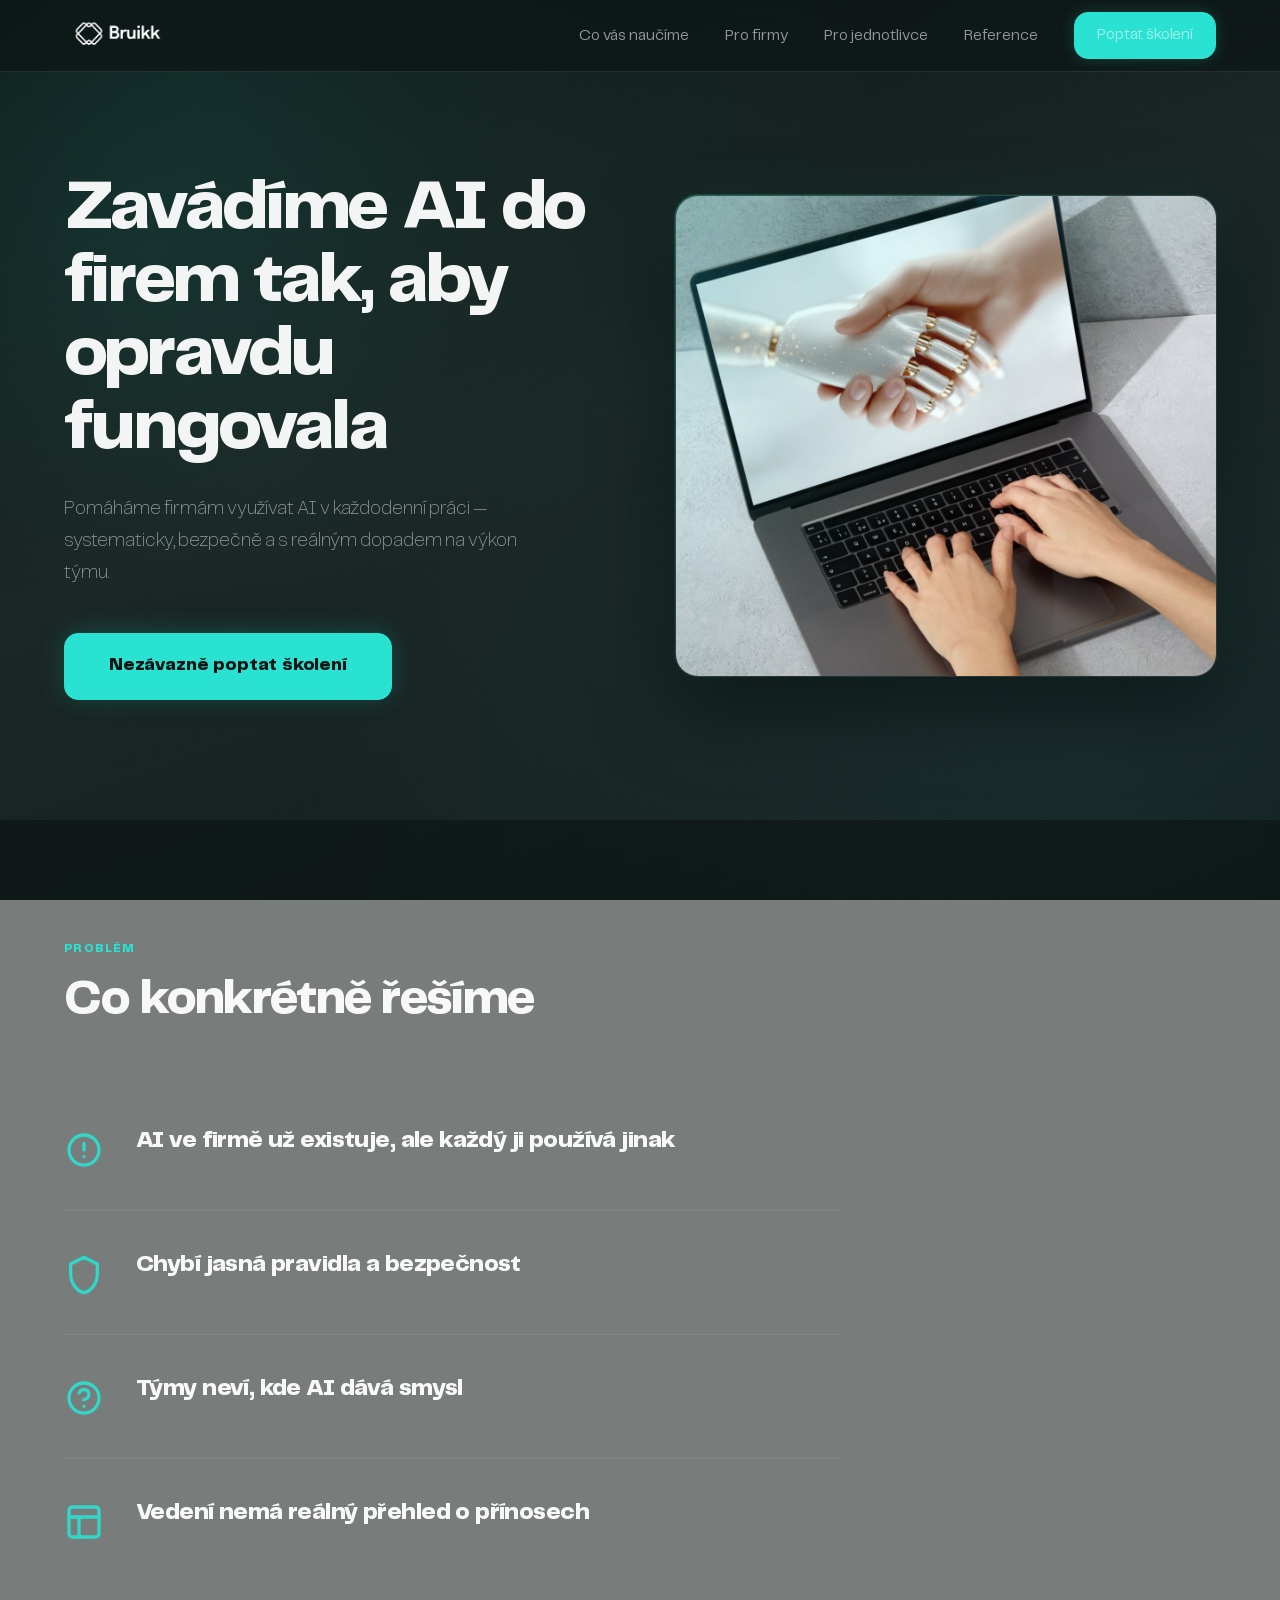
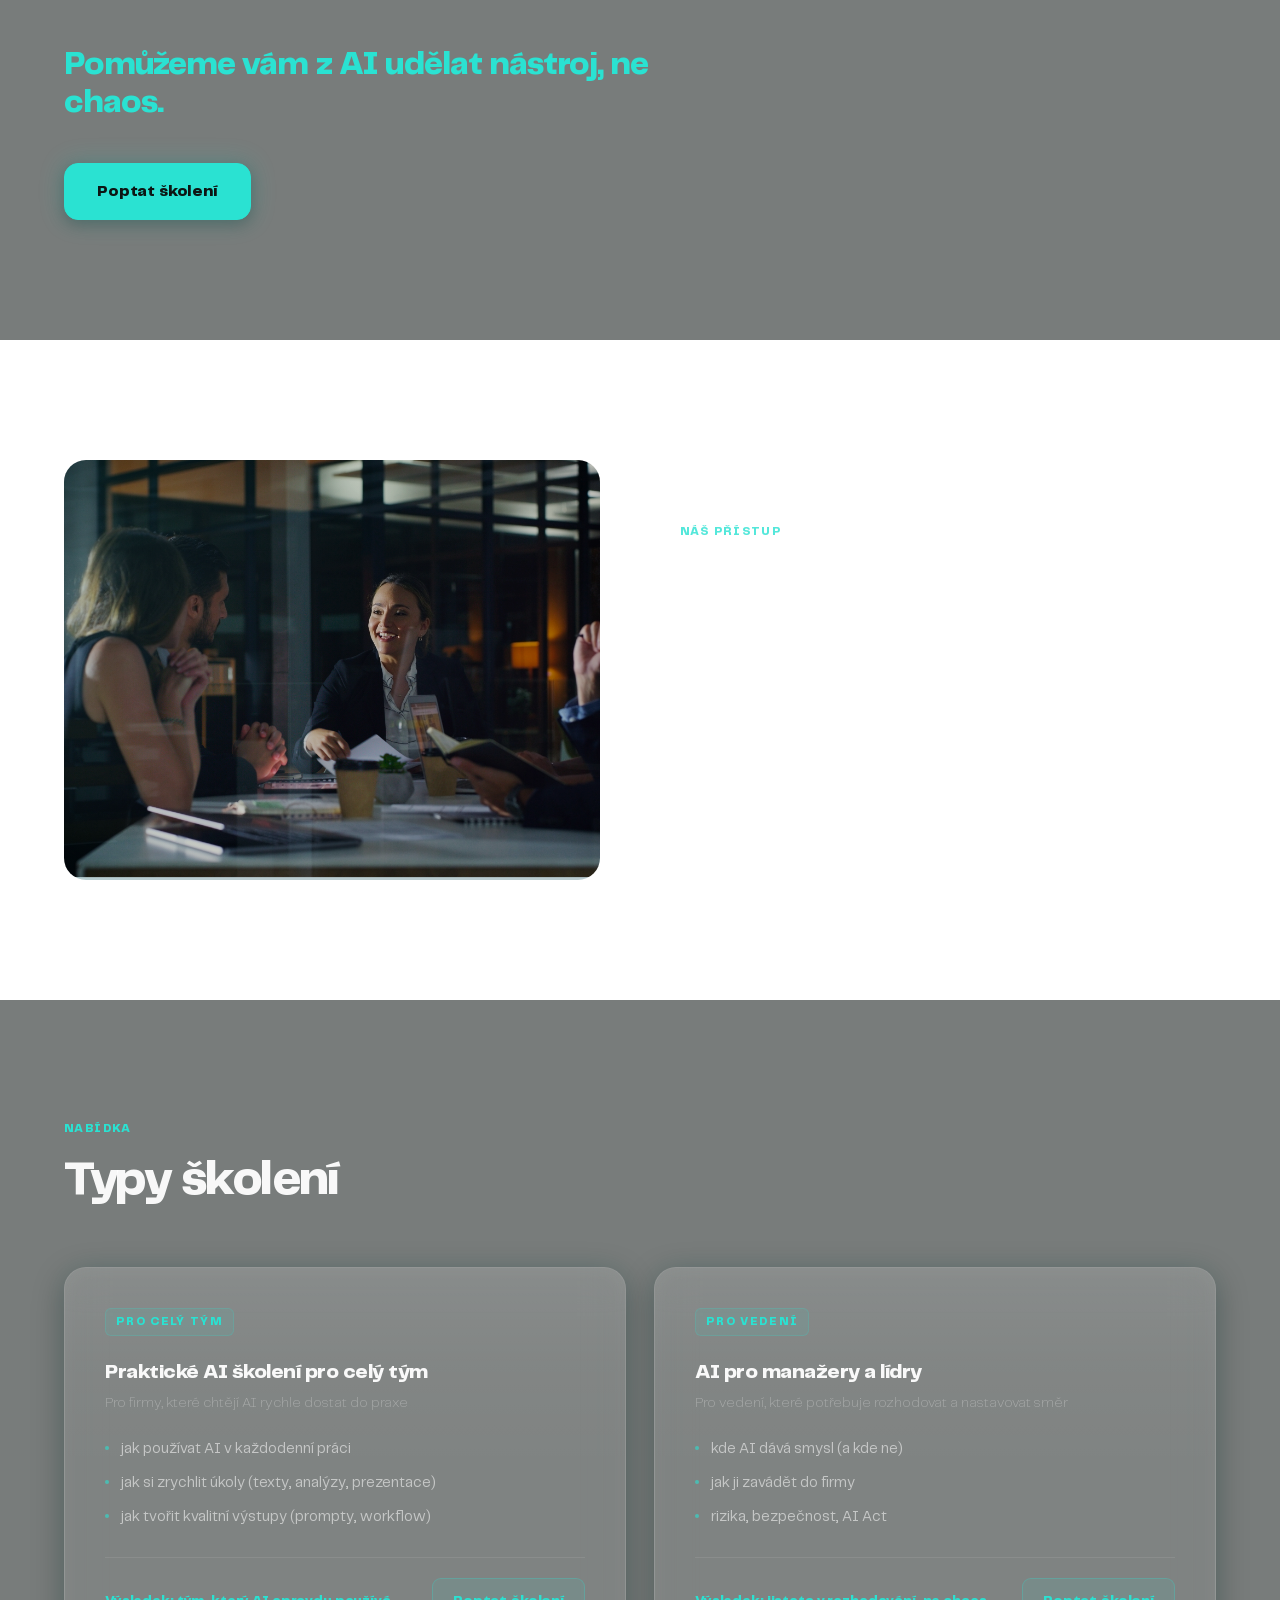
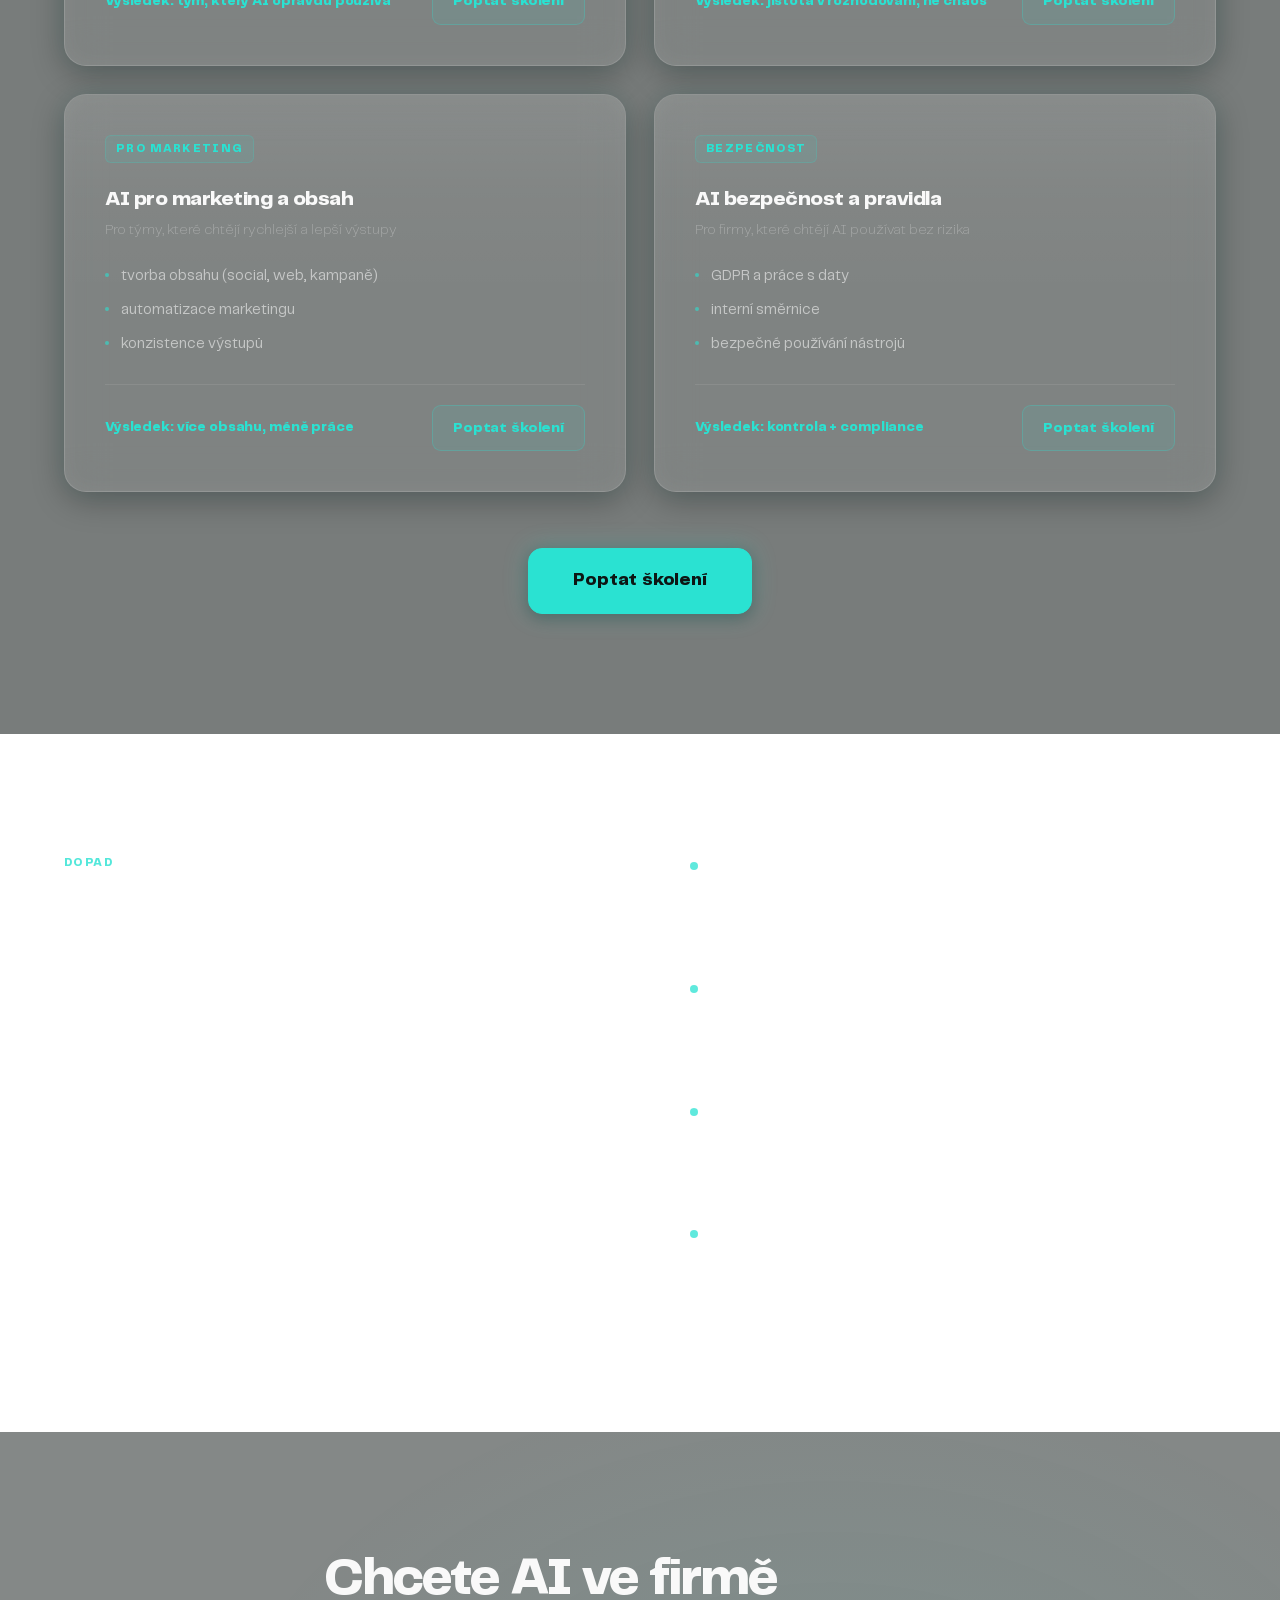
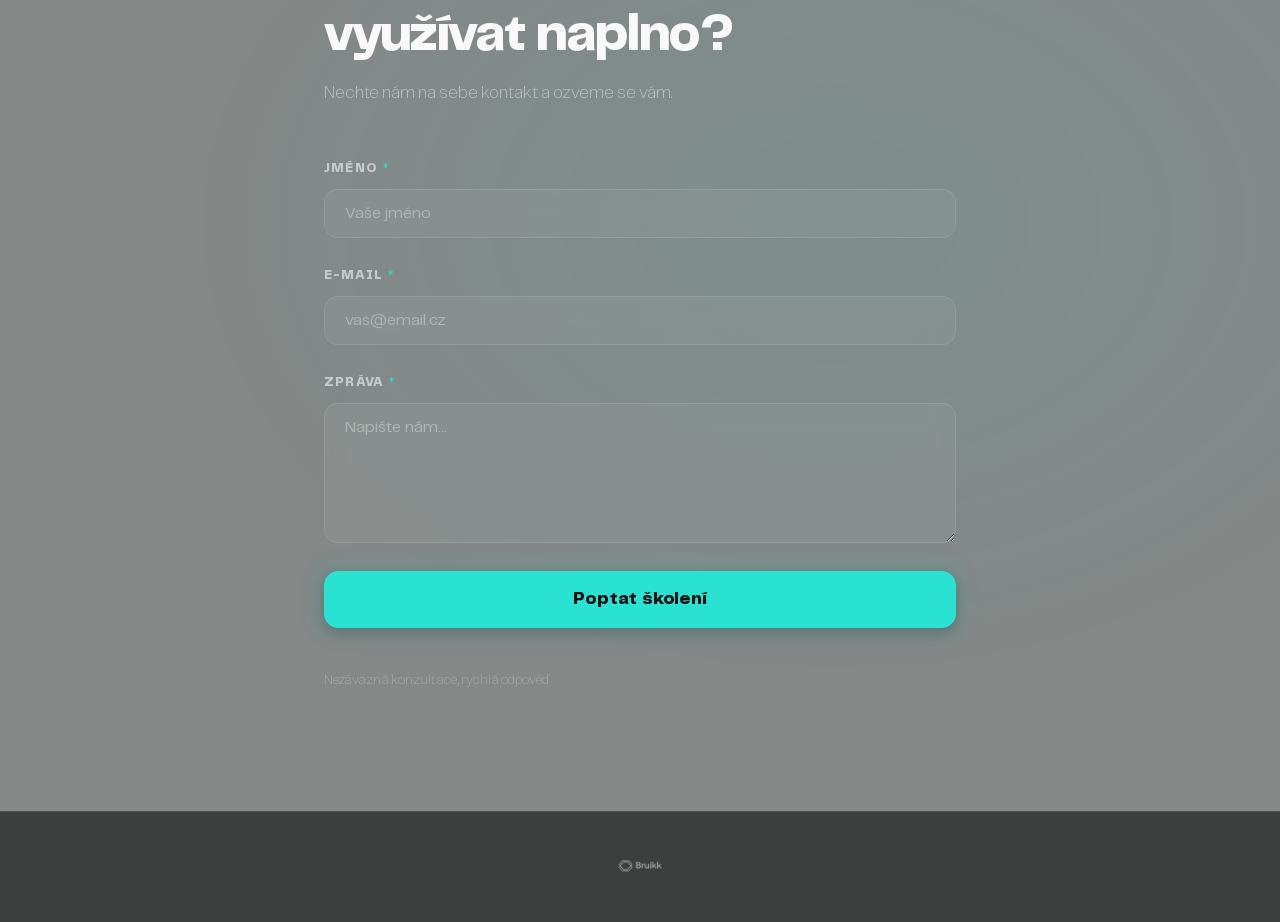
==== pro-firmy.html @ d6a4fcae "První verze webu Bruikk" ====
<!DOCTYPE html>
<html lang="cs">
<head>
    <meta charset="UTF-8">
    <meta name="viewport" content="width=device-width, initial-scale=1.0">
    <title>AI školení pro firmy – Bruikk</title>
    <link rel="stylesheet" href="style.css">
    <style>

        /* ── HERO HELPER ── */
        .pf-hero__cta-helper {
            margin-top: 14px;
            font-size: 0.82rem;
            font-weight: 200;
            color: var(--text-muted);
            letter-spacing: 0.02em;
        }

        /* ── SHARED SECTION SPACING ── */
        .pf-section {
            padding: 120px 0;
        }
        .pf-section--alt {
            background: rgba(10,18,16,0.55);
        }

        /* ── CO KONKRÉTNĚ ŘEŠÍME ── */
        .pf-resime__list {
            display: flex;
            flex-direction: column;
            max-width: 780px;
        }

        .pf-resime__item {
            display: flex;
            align-items: flex-start;
            gap: 32px;
            padding: 40px 0;
            border-bottom: 1px solid rgba(255,255,255,0.07);
            transition: padding-left 0.2s;
        }

        .pf-resime__item:last-child {
            border-bottom: none;
        }

        .pf-resime__item:hover {
            padding-left: 6px;
        }

        .pf-resime__icon {
            flex-shrink: 0;
            width: 40px;
            height: 40px;
            color: var(--teal);
            margin-top: 3px;
            opacity: 0.9;
        }

        .pf-resime__icon svg {
            width: 100%;
            height: 100%;
        }

        .pf-resime__item p {
            font-size: clamp(1.1rem, 2vw, 1.45rem);
            font-weight: 800;
            color: var(--text-primary);
            letter-spacing: -0.025em;
            line-height: 1.2;
        }

        .pf-resime__closing {
            margin-top: 64px;
            font-size: clamp(1.3rem, 3vw, 2rem);
            font-weight: 800;
            color: var(--teal);
            letter-spacing: -0.03em;
            line-height: 1.2;
            max-width: 640px;
        }

        .pf-resime__cta {
            margin-top: 40px;
            display: flex;
            align-items: center;
            gap: 20px;
            flex-wrap: wrap;
        }

        .pf-resime__cta-note {
            font-size: 0.82rem;
            font-weight: 200;
            color: var(--text-muted);
        }

        /* ── JAK K AI PŘISTUPUJEME ── */
        .pf-pristup__inner {
            display: grid;
            grid-template-columns: 1fr 1fr;
            gap: 80px;
            align-items: center;
        }

        .pf-pristup__image {
            border-radius: var(--radius-lg);
            overflow: hidden;
            position: relative;
        }

        .pf-pristup__image::after {
            content: '';
            position: absolute;
            inset: 0;
            background: linear-gradient(135deg, rgba(42,226,210,0.1), transparent 60%);
            pointer-events: none;
        }

        .pf-pristup__image img {
            width: 100%;
            height: 420px;
            object-fit: cover;
            filter: brightness(0.8) contrast(1.05);
            display: block;
        }

        .pf-pristup__content {
            display: flex;
            flex-direction: column;
            gap: 24px;
        }

        .pf-pristup__text {
            font-size: clamp(1rem, 1.8vw, 1.15rem);
            font-weight: 200;
            color: var(--text-secondary);
            line-height: 1.85;
        }

        .pf-pristup__text strong {
            color: var(--text-primary);
            font-weight: 800;
        }

        /* ── TYPY ŠKOLENÍ ── */
        .pf-skoleni__grid {
            display: grid;
            grid-template-columns: repeat(2, 1fr);
            gap: 28px;
            margin-bottom: 56px;
        }

        .pf-skoleni__card {
            padding: 40px;
            display: flex;
            flex-direction: column;
        }

        .pf-skoleni__tag {
            display: inline-block;
            font-size: 0.7rem;
            font-weight: 800;
            letter-spacing: 0.12em;
            text-transform: uppercase;
            color: var(--teal);
            background: rgba(42,226,210,0.08);
            border: 1px solid rgba(42,226,210,0.18);
            border-radius: 6px;
            padding: 4px 10px;
            margin-bottom: 24px;
            align-self: flex-start;
        }

        .pf-skoleni__card h3 {
            font-size: 1.25rem;
            font-weight: 800;
            letter-spacing: -0.025em;
            color: var(--text-primary);
            margin-bottom: 8px;
            line-height: 1.25;
        }

        .pf-skoleni__subtitle {
            font-size: 0.87rem;
            font-weight: 200;
            color: var(--text-muted);
            margin-bottom: 24px;
            line-height: 1.5;
        }

        .pf-skoleni__list {
            display: flex;
            flex-direction: column;
            gap: 11px;
            margin-bottom: 28px;
            flex: 1;
        }

        .pf-skoleni__list li {
            font-size: 0.9rem;
            color: var(--text-secondary);
            padding-left: 16px;
            position: relative;
            line-height: 1.6;
        }

        .pf-skoleni__list li::before {
            content: '';
            position: absolute;
            left: 0;
            top: 8px;
            width: 4px;
            height: 4px;
            border-radius: 50%;
            background: var(--teal);
            opacity: 0.6;
        }

        .pf-skoleni__footer {
            border-top: 1px solid rgba(255,255,255,0.08);
            padding-top: 20px;
            display: flex;
            align-items: center;
            justify-content: space-between;
            gap: 16px;
            flex-wrap: wrap;
            margin-top: auto;
        }

        .pf-skoleni__result {
            font-size: 0.83rem;
            font-weight: 800;
            color: var(--teal);
            letter-spacing: -0.01em;
        }

        .pf-skoleni__cta-row {
            display: flex;
            justify-content: center;
        }

        /* ── CO TO ZMĚNÍ – SPLIT LAYOUT ── */
        .pf-zmeni__inner {
            display: grid;
            grid-template-columns: 1fr 1fr;
            gap: 100px;
            align-items: start;
        }

        .pf-zmeni__headline {
            font-size: clamp(2rem, 4vw, 3.2rem);
            font-weight: 800;
            letter-spacing: -0.04em;
            color: var(--text-primary);
            line-height: 1.1;
            position: sticky;
            top: 120px;
        }

        .pf-zmeni__list {
            display: flex;
            flex-direction: column;
        }

        .pf-zmeni__item {
            display: flex;
            align-items: flex-start;
            gap: 24px;
            padding: 32px 0;
            border-bottom: 1px solid rgba(255,255,255,0.07);
            transition: padding-left 0.2s;
        }

        .pf-zmeni__item:first-child {
            padding-top: 0;
        }

        .pf-zmeni__item:last-child {
            border-bottom: none;
        }

        .pf-zmeni__item:hover {
            padding-left: 6px;
        }

        .pf-zmeni__dot {
            flex-shrink: 0;
            width: 8px;
            height: 8px;
            border-radius: 50%;
            background: var(--teal);
            margin-top: 8px;
            opacity: 0.75;
        }

        .pf-zmeni__text {
            display: flex;
            flex-direction: column;
            gap: 6px;
        }

        .pf-zmeni__text strong {
            font-size: clamp(1.1rem, 2vw, 1.45rem);
            font-weight: 800;
            color: var(--text-primary);
            letter-spacing: -0.025em;
            line-height: 1.2;
        }

        .pf-zmeni__text span {
            font-size: 0.93rem;
            font-weight: 200;
            color: var(--text-secondary);
        }

        /* ── JAK PRACUJEME ── */
        .pf-jak__steps {
            display: grid;
            grid-template-columns: repeat(4, 1fr);
            gap: 0;
            position: relative;
        }

        .pf-jak__steps::before {
            content: '';
            position: absolute;
            top: 27px;
            left: 7%;
            right: 7%;
            height: 1px;
            background: linear-gradient(to right, transparent, rgba(42,226,210,0.2), transparent);
        }

        .pf-jak__step {
            padding: 0 28px;
            display: flex;
            flex-direction: column;
            align-items: flex-start;
        }

        .pf-jak__step:first-child { padding-left: 0; }
        .pf-jak__step:last-child  { padding-right: 0; }

        .pf-jak__number {
            width: 54px;
            height: 54px;
            border-radius: 50%;
            background: rgba(42,226,210,0.07);
            border: 1px solid rgba(42,226,210,0.22);
            display: flex;
            align-items: center;
            justify-content: center;
            font-size: 1rem;
            font-weight: 800;
            color: var(--teal);
            margin-bottom: 28px;
            position: relative;
            z-index: 1;
        }

        .pf-jak__step h3 {
            font-size: 1rem;
            font-weight: 800;
            color: var(--text-primary);
            letter-spacing: -0.01em;
            line-height: 1.3;
        }

        /* ── FINAL CTA ── */
        .pf-cta {
            padding: 120px 0;
            background:
                radial-gradient(ellipse at 65% 40%, rgba(42,226,210,0.07) 0%, transparent 55%),
                rgba(10,18,16,0.5);
        }

        .pf-cta__inner {
            max-width: 680px;
        }

        .pf-cta__title {
            font-size: clamp(2rem, 4vw, 3.2rem);
            font-weight: 800;
            letter-spacing: -0.04em;
            color: var(--text-primary);
            margin-bottom: 16px;
            line-height: 1.1;
        }

        .pf-cta__subtitle {
            font-size: 1.05rem;
            font-weight: 200;
            color: var(--text-secondary);
            margin-bottom: 52px;
        }

        .pf-cta__helper {
            margin-top: 14px;
            font-size: 0.82rem;
            font-weight: 200;
            color: var(--text-muted);
        }

        /* ── RESPONSIVE ── */
        @media (max-width: 1024px) {
            .pf-pristup__inner {
                grid-template-columns: 1fr;
                gap: 48px;
            }
            .pf-pristup__image img { height: 300px; }
            .pf-zmeni__inner {
                grid-template-columns: 1fr;
                gap: 48px;
            }
            .pf-zmeni__headline {
                position: static;
            }
        }

        @media (max-width: 768px) {
            .pf-section       { padding: 80px 0; }
            .pf-cta           { padding: 80px 0; }
            .pf-skoleni__grid { grid-template-columns: 1fr; }
            .pf-jak__steps    { grid-template-columns: 1fr; gap: 40px; }
            .pf-jak__steps::before { display: none; }
            .pf-jak__step,
            .pf-jak__step:first-child,
            .pf-jak__step:last-child { padding: 0; }
            .pf-skoleni__footer { flex-direction: column; align-items: flex-start; }
        }

        @media (max-width: 480px) {
            .pf-resime__cta { flex-direction: column; align-items: flex-start; }
        }
    </style>
</head>
<body>

    <!-- NAVIGACE -->
    <nav class="nav" id="nav">
        <div class="container nav__inner">
            <a href="index.html" class="nav__logo">
                <img src="logo.png" alt="Bruikk">
            </a>
            <ul class="nav__links" id="navLinks">
                <li><a href="index.html">Co vás naučíme</a></li>
                <li><a href="pro-firmy.html">Pro firmy</a></li>
                <li><a href="pro-jednotlivce.html">Pro jednotlivce</a></li>
                <li><a href="index.html#reference">Reference</a></li>
                <li><a href="#pf-kontakt" class="btn btn--nav">Poptat školení</a></li>
            </ul>
            <button class="nav__toggle" id="navToggle" aria-label="Otevřít menu" aria-expanded="false">
                <span></span>
                <span></span>
                <span></span>
            </button>
        </div>
    </nav>

    <!-- 1) HERO -->
    <section class="hero" id="hero">
        <div class="container hero__inner">
            <div class="hero__content">
                <h1 class="hero__title">Zavádíme AI do firem tak, aby opravdu fungovala</h1>
                <p class="hero__subtitle">Pomáháme firmám využívat AI v každodenní práci — systematicky, bezpečně a s reálným dopadem na výkon týmu.</p>
                <div class="hero__cta">
                    <a href="#pf-kontakt" class="btn btn--primary btn--large">Nezávazně poptat školení</a>
                </div>
            </div>
            <div class="hero__image">
                <img src="images/2.png" alt="AI školení pro firmy">
            </div>
        </div>
    </section>

    <!-- 2) CO KONKRÉTNĚ ŘEŠÍME -->
    <section class="pf-section pf-section--alt" id="pf-resime">
        <div class="container">
            <span class="eyebrow reveal">Problém</span>
            <h2 class="section-title reveal">Co konkrétně řešíme</h2>

            <div class="pf-resime__list">

                <div class="pf-resime__item reveal">
                    <div class="pf-resime__icon">
                        <svg viewBox="0 0 24 24" fill="none" stroke="currentColor" stroke-width="2" stroke-linecap="round">
                            <circle cx="12" cy="12" r="9"/><path d="M12 8v4M12 16h.01"/>
                        </svg>
                    </div>
                    <p>AI ve firmě už existuje, ale každý ji používá jinak</p>
                </div>

                <div class="pf-resime__item reveal reveal-delay-1">
                    <div class="pf-resime__icon">
                        <svg viewBox="0 0 24 24" fill="none" stroke="currentColor" stroke-width="2" stroke-linecap="round">
                            <path d="M12 2L4 6v6c0 5.25 3.5 10.15 8 11.25C16.5 22.15 20 17.25 20 12V6l-8-4z"/>
                        </svg>
                    </div>
                    <p>Chybí jasná pravidla a bezpečnost</p>
                </div>

                <div class="pf-resime__item reveal reveal-delay-2">
                    <div class="pf-resime__icon">
                        <svg viewBox="0 0 24 24" fill="none" stroke="currentColor" stroke-width="2" stroke-linecap="round">
                            <circle cx="12" cy="12" r="9"/><path d="M9.09 9a3 3 0 015.83 1c0 2-3 3-3 3M12 17h.01"/>
                        </svg>
                    </div>
                    <p>Týmy neví, kde AI dává smysl</p>
                </div>

                <div class="pf-resime__item reveal reveal-delay-3">
                    <div class="pf-resime__icon">
                        <svg viewBox="0 0 24 24" fill="none" stroke="currentColor" stroke-width="2" stroke-linecap="round">
                            <rect x="3" y="3" width="18" height="18" rx="2"/><path d="M3 9h18M9 21V9"/>
                        </svg>
                    </div>
                    <p>Vedení nemá reálný přehled o přínosech</p>
                </div>

            </div>

            <div class="reveal">
                <p class="pf-resime__closing">Pomůžeme vám z AI udělat nástroj, ne chaos.</p>
                <div class="pf-resime__cta">
                    <a href="#pf-kontakt" class="btn btn--primary">Poptat školení</a>
                </div>
            </div>
        </div>
    </section>

    <!-- 3) JAK K AI PŘISTUPUJEME -->
    <section class="pf-section" id="pf-pristup">
        <div class="container">
            <div class="pf-pristup__inner">
                <div class="pf-pristup__image reveal">
                    <img src="images/14.png" alt="Jak přistupujeme k AI">
                </div>
                <div class="pf-pristup__content reveal reveal-delay-1">
                    <span class="eyebrow">Náš přístup</span>
                    <h2 class="section-title" style="margin-bottom: 24px;">Jak k AI přistupujeme</h2>
                    <p class="pf-pristup__text">
                        Nezahlcujeme teorií — každé školení stavíme na <strong>reálných situacích z vaší práce</strong>. Přizpůsobujeme obsah konkrétní firmě, oboru a týmu. Výsledkem není jen znalost, ale <strong>návyk používat AI tam, kde to opravdu pomáhá</strong>.
                    </p>
                </div>
            </div>
        </div>
    </section>

    <!-- 4) TYPY ŠKOLENÍ -->
    <section class="pf-section pf-section--alt" id="pf-skoleni">
        <div class="container">
            <span class="eyebrow reveal">Nabídka</span>
            <h2 class="section-title reveal">Typy školení</h2>
            <div class="pf-skoleni__grid">

                <div class="pf-skoleni__card glass-card reveal">
                    <span class="pf-skoleni__tag">Pro celý tým</span>
                    <h3>Praktické AI školení pro celý tým</h3>
                    <p class="pf-skoleni__subtitle">Pro firmy, které chtějí AI rychle dostat do praxe</p>
                    <ul class="pf-skoleni__list">
                        <li>jak používat AI v každodenní práci</li>
                        <li>jak si zrychlit úkoly (texty, analýzy, prezentace)</li>
                        <li>jak tvořit kvalitní výstupy (prompty, workflow)</li>
                    </ul>
                    <div class="pf-skoleni__footer">
                        <p class="pf-skoleni__result">Výsledek: tým, který AI opravdu používá</p>
                        <a href="#pf-kontakt" class="btn btn--teal-ghost">Poptat školení</a>
                    </div>
                </div>

                <div class="pf-skoleni__card glass-card reveal reveal-delay-1">
                    <span class="pf-skoleni__tag">Pro vedení</span>
                    <h3>AI pro manažery a lídry</h3>
                    <p class="pf-skoleni__subtitle">Pro vedení, které potřebuje rozhodovat a nastavovat směr</p>
                    <ul class="pf-skoleni__list">
                        <li>kde AI dává smysl (a kde ne)</li>
                        <li>jak ji zavádět do firmy</li>
                        <li>rizika, bezpečnost, AI Act</li>
                    </ul>
                    <div class="pf-skoleni__footer">
                        <p class="pf-skoleni__result">Výsledek: jistota v rozhodování, ne chaos</p>
                        <a href="#pf-kontakt" class="btn btn--teal-ghost">Poptat školení</a>
                    </div>
                </div>

                <div class="pf-skoleni__card glass-card reveal reveal-delay-2">
                    <span class="pf-skoleni__tag">Pro marketing</span>
                    <h3>AI pro marketing a obsah</h3>
                    <p class="pf-skoleni__subtitle">Pro týmy, které chtějí rychlejší a lepší výstupy</p>
                    <ul class="pf-skoleni__list">
                        <li>tvorba obsahu (social, web, kampaně)</li>
                        <li>automatizace marketingu</li>
                        <li>konzistence výstupů</li>
                    </ul>
                    <div class="pf-skoleni__footer">
                        <p class="pf-skoleni__result">Výsledek: více obsahu, méně práce</p>
                        <a href="#pf-kontakt" class="btn btn--teal-ghost">Poptat školení</a>
                    </div>
                </div>

                <div class="pf-skoleni__card glass-card reveal reveal-delay-3">
                    <span class="pf-skoleni__tag">Bezpečnost</span>
                    <h3>AI bezpečnost a pravidla</h3>
                    <p class="pf-skoleni__subtitle">Pro firmy, které chtějí AI používat bez rizika</p>
                    <ul class="pf-skoleni__list">
                        <li>GDPR a práce s daty</li>
                        <li>interní směrnice</li>
                        <li>bezpečné používání nástrojů</li>
                    </ul>
                    <div class="pf-skoleni__footer">
                        <p class="pf-skoleni__result">Výsledek: kontrola + compliance</p>
                        <a href="#pf-kontakt" class="btn btn--teal-ghost">Poptat školení</a>
                    </div>
                </div>

            </div>

            <div class="pf-skoleni__cta-row reveal">
                <a href="#pf-kontakt" class="btn btn--primary btn--large">Poptat školení</a>
            </div>
        </div>
    </section>

    <!-- 5) CO TO ZMĚNÍ VE VAŠÍ FIRMĚ -->
    <section class="pf-section" id="pf-zmeni">
        <div class="container">
            <div class="pf-zmeni__inner">

                <div class="reveal">
                    <span class="eyebrow">Dopad</span>
                    <h2 class="pf-zmeni__headline">+10 až 20 hodin měsíčně zpět pro váš tým</h2>
                    <p style="margin-top: 16px; font-size: 1rem; font-weight: 200; color: var(--text-secondary); line-height: 1.6;">Díky automatizaci a chytrému využití AI</p>
                </div>

                <div class="pf-zmeni__list">

                    <div class="pf-zmeni__item reveal">
                        <div class="pf-zmeni__dot"></div>
                        <div class="pf-zmeni__text">
                            <strong>Méně chaosu, více systému</strong>
                            <span>Jasná pravidla, workflow a sdílené postupy</span>
                        </div>
                    </div>

                    <div class="pf-zmeni__item reveal reveal-delay-1">
                        <div class="pf-zmeni__dot"></div>
                        <div class="pf-zmeni__text">
                            <strong>Bezpečné používání AI</strong>
                            <span>GDPR, AI Act a práce s citlivými daty bez rizika</span>
                        </div>
                    </div>

                    <div class="pf-zmeni__item reveal reveal-delay-2">
                        <div class="pf-zmeni__dot"></div>
                        <div class="pf-zmeni__text">
                            <strong>Kvalitnější výstupy za kratší čas</strong>
                            <span>Texty, prezentace, analýzy i rozhodování</span>
                        </div>
                    </div>

                    <div class="pf-zmeni__item reveal reveal-delay-3">
                        <div class="pf-zmeni__dot"></div>
                        <div class="pf-zmeni__text">
                            <strong>AI, která funguje v praxi</strong>
                            <span>Ne teorie. Reálné scénáře z vaší firmy</span>
                        </div>
                    </div>

                </div>
            </div>
        </div>
    </section>

    <!-- 7) CTA -->
    <section class="pf-cta" id="pf-kontakt">
        <div class="container pf-cta__inner">
            <h2 class="pf-cta__title reveal">Chcete AI ve firmě využívat naplno?</h2>
            <p class="pf-cta__subtitle reveal">Nechte nám na sebe kontakt a ozveme se vám.</p>

            <form class="form reveal" id="pfForm" novalidate>

                <div class="form__group">
                    <label class="form__label" for="pf-jmeno">Jméno <span class="form__required">*</span></label>
                    <input class="form__input" type="text" id="pf-jmeno" name="jmeno" placeholder="Vaše jméno" required autocomplete="name">
                    <span class="form__error" id="pf-jmeno-error">Vyplňte prosím jméno.</span>
                </div>

                <div class="form__group">
                    <label class="form__label" for="pf-email">E-mail <span class="form__required">*</span></label>
                    <input class="form__input" type="email" id="pf-email" name="email" placeholder="vas@email.cz" required autocomplete="email">
                    <span class="form__error" id="pf-email-error">Zadejte platnou e-mailovou adresu.</span>
                </div>

                <div class="form__group">
                    <label class="form__label" for="pf-zprava">Zpráva <span class="form__required">*</span></label>
                    <textarea class="form__input form__textarea" id="pf-zprava" name="zprava" placeholder="Napište nám..." required></textarea>
                    <span class="form__error" id="pf-zprava-error">Vyplňte prosím zprávu.</span>
                </div>

                <button type="submit" class="btn btn--primary btn--large">Poptat školení</button>
                <p class="pf-cta__helper">Nezávazná konzultace, rychlá odpověď</p>

                <div class="form__success" id="pfFormSuccess" hidden>
                    Zpráva byla úspěšně odeslána. Brzy se vám ozveme.
                </div>

            </form>
        </div>
    </section>

    <!-- FOOTER -->
    <footer class="footer">
        <div class="container footer__inner">
            <img src="logo.png" alt="Bruikk" class="footer__logo">
        </div>
    </footer>

    <script src="script.js"></script>
    <script>
        // Scroll reveal
        const revealEls = document.querySelectorAll('.reveal');
        const observer = new IntersectionObserver(entries => {
            entries.forEach(e => {
                if (e.isIntersecting) {
                    e.target.classList.add('is-visible');
                    observer.unobserve(e.target);
                }
            });
        }, { threshold: 0.12 });
        revealEls.forEach(el => observer.observe(el));

        // Form validation
        const pfForm    = document.getElementById('pfForm');
        const pfSuccess = document.getElementById('pfFormSuccess');

        function pfSetError(inputId, errorId, show) {
            const input = document.getElementById(inputId);
            const error = document.getElementById(errorId);
            input.classList.toggle('is-error', show);
            error.classList.toggle('is-visible', show);
        }

        ['pf-jmeno', 'pf-email', 'pf-zprava'].forEach(id => {
            document.getElementById(id).addEventListener('input', () => {
                if (document.getElementById(id).value.trim()) pfSetError(id, `${id}-error`, false);
            });
        });

        pfForm.addEventListener('submit', e => {
            e.preventDefault();
            const jmeno  = document.getElementById('pf-jmeno').value.trim();
            const email  = document.getElementById('pf-email').value.trim();
            const zprava = document.getElementById('pf-zprava').value.trim();
            const emailOk = /^[^\s@]+@[^\s@]+\.[^\s@]+$/.test(email);

            pfSetError('pf-jmeno',  'pf-jmeno-error',  !jmeno);
            pfSetError('pf-email',  'pf-email-error',  !email || !emailOk);
            pfSetError('pf-zprava', 'pf-zprava-error', !zprava);

            if (!jmeno || !zprava || !email || !emailOk) return;

            pfForm.querySelectorAll('input, textarea, button[type="submit"]').forEach(el => el.disabled = true);
            pfSuccess.removeAttribute('hidden');
            pfSuccess.scrollIntoView({ behavior: 'smooth', block: 'nearest' });
        });
    </script>
</body>
</html>
---- style.css ----
/* =========================================
   FONTS
   ========================================= */

@font-face {
    font-family: 'Telegraf';
    src: url('fonts/Telegraf-UltraLight.woff2') format('woff2');
    font-weight: 200;
}

@font-face {
    font-family: 'Telegraf';
    src: url('fonts/Telegraf-Regular.woff2') format('woff2');
    font-weight: 400;
}

@font-face {
    font-family: 'Telegraf';
    src: url('fonts/Telegraf-UltraBold.woff2') format('woff2');
    font-weight: 800;
}

/* =========================================
   RESET & BASE
   ========================================= */

*, *::before, *::after {
    box-sizing: border-box;
    margin: 0;
    padding: 0;
}

:root {
    --bg-base:        #111e1c;
    --bg-dark:        #0d1614;
    --bg-mid:         #1b2725;
    --bg-light:       #20302d;
    --teal:           #2ae2d2;
    --teal-dim:       rgba(42, 226, 210, 0.12);
    --teal-glow:      rgba(42, 226, 210, 0.08);
    --orange:         #fb8810;
    --white:          #ffffff;
    --text-primary:   rgba(255, 255, 255, 0.95);
    --text-secondary: rgba(255, 255, 255, 0.55);
    --text-muted:     rgba(255, 255, 255, 0.35);
    --border:         rgba(255, 255, 255, 0.10);
    --border-strong:  rgba(255, 255, 255, 0.18);
    --glass-bg:       rgba(255, 255, 255, 0.05);
    --glass-bg-hover: rgba(255, 255, 255, 0.08);

    --font:           'Telegraf', sans-serif;
    --container:      1200px;
    --radius:         14px;
    --radius-lg:      22px;
    --nav-height:     72px;
}

html {
    scroll-behavior: smooth;
}

body {
    font-family: 'Telegraf', sans-serif;
    font-weight: 400;
    color: var(--text-primary);
    background:
        radial-gradient(ellipse at 15% 10%, rgba(42,226,210,0.07) 0%, transparent 45%),
        radial-gradient(ellipse at 85% 85%, rgba(40,73,78,0.35) 0%, transparent 50%),
        linear-gradient(160deg, #0d1614 0%, #1b2725 45%, #162220 75%, #0d1614 100%);
    background-attachment: fixed;
    line-height: 1.6;
    -webkit-font-smoothing: antialiased;
    min-height: 100vh;
}

h1, h2, h3 {
    font-family: 'Telegraf', sans-serif;
    font-weight: 800;
}

img {
    display: block;
    max-width: 100%;
}

ul {
    list-style: none;
}

a {
    text-decoration: none;
    color: inherit;
}

/* =========================================
   LAYOUT
   ========================================= */

.container {
    width: 100%;
    max-width: var(--container);
    margin: 0 auto;
    padding: 0 24px;
}

/* =========================================
   GLASS CARD – sdílený styl pro všechny karty
   ========================================= */

.glass-card {
    background: rgba(255, 255, 255, 0.06);
    backdrop-filter: blur(20px);
    -webkit-backdrop-filter: blur(20px);
    border: 1px solid rgba(255, 255, 255, 0.15);
    border-radius: var(--radius-lg);
    position: relative;
    overflow: hidden;
    box-shadow:
        inset 0 0 20px rgba(255, 255, 255, 0.05),
        0 8px 32px rgba(0, 0, 0, 0.3),
        0 0 28px rgba(42, 226, 210, 0.07);
    transition: transform 0.25s ease, border-color 0.25s ease, box-shadow 0.25s ease;
}

.glass-card::before {
    content: '';
    position: absolute;
    top: 0;
    left: 0;
    width: 100%;
    height: 50%;
    background: linear-gradient(
        to bottom,
        rgba(255, 255, 255, 0.07),
        rgba(255, 255, 255, 0.02),
        transparent
    );
    pointer-events: none;
    z-index: 0;
}

.glass-card > * {
    position: relative;
    z-index: 1;
}

.glass-card:hover {
    transform: translateY(-5px);
    border-color: rgba(255, 255, 255, 0.22);
    box-shadow:
        inset 0 0 24px rgba(255, 255, 255, 0.07),
        0 16px 48px rgba(0, 0, 0, 0.4),
        0 0 44px rgba(42, 226, 210, 0.13);
}

/* =========================================
   TYPOGRAPHY
   ========================================= */

.section-title {
    font-size: clamp(2rem, 4vw, 3rem);
    font-weight: 800;
    line-height: 1.1;
    letter-spacing: -0.03em;
    color: var(--text-primary);
    margin-bottom: 60px;
}

.section-title--light {
    color: var(--text-primary);
}

/* =========================================
   BUTTONS
   ========================================= */

.btn {
    display: inline-flex;
    align-items: center;
    justify-content: center;
    padding: 15px 32px;
    border-radius: var(--radius);
    font-family: var(--font);
    font-size: 1rem;
    font-weight: 800;
    letter-spacing: -0.01em;
    cursor: pointer;
    border: 1px solid transparent;
    transition: all 0.25s ease;
    white-space: nowrap;
    position: relative;
}

.btn--primary {
    background: var(--teal);
    color: #0d1614;
    border-color: var(--teal);
    box-shadow: 0 0 24px rgba(42,226,210,0.25), 0 4px 16px rgba(0,0,0,0.3);
}

.btn--primary:hover {
    background: #22cfc0;
    border-color: #22cfc0;
    box-shadow: 0 0 36px rgba(42,226,210,0.4), 0 8px 24px rgba(0,0,0,0.3);
    transform: translateY(-2px);
}

.btn--secondary {
    background: rgba(255, 255, 255, 0.06);
    color: var(--text-primary);
    border: 1px solid rgba(255, 255, 255, 0.2);
    border-radius: 16px;
    backdrop-filter: blur(18px);
    -webkit-backdrop-filter: blur(18px);
    overflow: hidden;
    box-shadow:
        inset 0 0 20px rgba(255,255,255,0.08),
        0 8px 32px rgba(0,0,0,0.35),
        0 0 25px rgba(42,226,210,0.12);
}

.btn--secondary::before {
    content: '';
    position: absolute;
    top: 0;
    left: 0;
    width: 100%;
    height: 50%;
    background: linear-gradient(
        to bottom,
        rgba(255,255,255,0.25),
        rgba(255,255,255,0.05),
        transparent
    );
    pointer-events: none;
}

.btn--secondary:hover {
    background: rgba(255, 255, 255, 0.09);
    border-color: rgba(42,226,210,0.4);
    box-shadow:
        inset 0 0 20px rgba(255,255,255,0.1),
        0 8px 32px rgba(0,0,0,0.4),
        0 0 32px rgba(42,226,210,0.2);
    transform: translateY(-2px);
}

.btn--nav {
    background: var(--teal);
    color: #0d1614;
    padding: 10px 22px;
    font-size: 0.9rem;
    border-color: var(--teal);
    box-shadow: 0 0 16px rgba(42,226,210,0.2);
}

.btn--nav:hover {
    background: #22cfc0;
    box-shadow: 0 0 28px rgba(42,226,210,0.35);
    transform: translateY(-1px);
}

.btn--large {
    padding: 18px 44px;
    font-size: 1.1rem;
}

.btn--orange {
    background: #fb8810;
    color: #ffffff;
    border-color: #fb8810;
    padding: 14px 24px;
    border-radius: 12px;
    box-shadow: 0 0 20px rgba(251, 136, 16, 0.3), 0 4px 14px rgba(0,0,0,0.25);
}

.btn--orange:hover {
    background: #ff9a2a;
    border-color: #ff9a2a;
    box-shadow: 0 0 32px rgba(251, 136, 16, 0.5), 0 6px 20px rgba(0,0,0,0.3);
    transform: translateY(-2px);
}

/* =========================================
   EYEBROW LABEL – shared across all pages
   ========================================= */

.eyebrow {
    display: block;
    font-size: 0.72rem;
    font-weight: 800;
    letter-spacing: 0.12em;
    text-transform: uppercase;
    color: var(--teal);
    opacity: 0.8;
    margin-bottom: 16px;
}

/* =========================================
   SCROLL REVEAL – shared across all pages
   ========================================= */

.reveal {
    opacity: 0;
    transform: translateY(28px);
    transition: opacity 0.6s ease, transform 0.6s ease;
}

.reveal.is-visible  { opacity: 1; transform: translateY(0); }
.reveal-delay-1     { transition-delay: 0.1s; }
.reveal-delay-2     { transition-delay: 0.2s; }
.reveal-delay-3     { transition-delay: 0.3s; }
.reveal-delay-4     { transition-delay: 0.4s; }

/* =========================================
   NAVIGATION
   ========================================= */

.nav {
    position: fixed;
    top: 0;
    left: 0;
    right: 0;
    z-index: 100;
    height: var(--nav-height);
    background: rgba(13, 22, 20, 0.75);
    backdrop-filter: blur(20px);
    -webkit-backdrop-filter: blur(20px);
    border-bottom: 1px solid var(--border);
}

.nav__inner {
    height: 100%;
    display: flex;
    align-items: center;
    justify-content: space-between;
    gap: 24px;
}

.nav__logo img {
    height: 60px;
    width: auto;
}

.nav__links {
    display: flex;
    align-items: center;
    gap: 36px;
}

.nav__links a {
    color: var(--text-secondary);
    font-size: 0.95rem;
    font-weight: 400;
    transition: color 0.2s;
}

.nav__links a:hover {
    color: var(--teal);
}

.nav__toggle {
    display: none;
    flex-direction: column;
    gap: 5px;
    background: none;
    border: none;
    cursor: pointer;
    padding: 4px;
}

.nav__toggle span {
    display: block;
    width: 24px;
    height: 2px;
    background: var(--white);
    border-radius: 2px;
    transition: transform 0.2s, opacity 0.2s;
}

.nav__toggle.is-active span:nth-child(1) {
    transform: translateY(7px) rotate(45deg);
}

.nav__toggle.is-active span:nth-child(2) {
    opacity: 0;
}

.nav__toggle.is-active span:nth-child(3) {
    transform: translateY(-7px) rotate(-45deg);
}

/* =========================================
   HERO
   ========================================= */

.hero {
    padding-top: calc(var(--nav-height) + 100px);
    padding-bottom: 120px;
    background: transparent;
    overflow: hidden;
    position: relative;
}

.hero::before {
    content: '';
    position: absolute;
    top: -100px;
    left: -200px;
    width: 700px;
    height: 700px;
    background: radial-gradient(circle, rgba(42,226,210,0.06) 0%, transparent 65%);
    pointer-events: none;
}

.hero__inner {
    display: grid;
    grid-template-columns: 1fr 1fr;
    align-items: center;
    gap: 72px;
    position: relative;
}

.hero__eyebrow {
    font-size: 0.8rem;
    font-weight: 200;
    color: var(--teal);
    letter-spacing: 0.08em;
    text-transform: uppercase;
    margin-bottom: 24px;
    opacity: 0.85;
}

.hero__title {
    font-size: clamp(2.8rem, 5.5vw, 4.5rem);
    font-weight: 800;
    line-height: 1.04;
    letter-spacing: -0.04em;
    color: var(--text-primary);
    margin-bottom: 28px;
}

.hero__subtitle {
    font-size: clamp(1rem, 1.8vw, 1.15rem);
    font-weight: 200;
    color: var(--text-secondary);
    line-height: 1.75;
    margin-bottom: 44px;
    max-width: 500px;
}

.hero__cta {
    display: flex;
    gap: 16px;
    flex-wrap: wrap;
}

.hero__image {
    position: relative;
}

.hero__image::after {
    content: '';
    position: absolute;
    inset: -2px;
    border-radius: calc(var(--radius-lg) + 2px);
    background: linear-gradient(135deg, rgba(42,226,210,0.2), transparent 60%);
    pointer-events: none;
    z-index: 1;
}

.hero__image img {
    width: 100%;
    height: 480px;
    object-fit: cover;
    border-radius: var(--radius-lg);
    box-shadow:
        0 0 0 1px var(--border),
        0 32px 80px rgba(0,0,0,0.5),
        0 0 60px rgba(42,226,210,0.07);
    position: relative;
}

/* =========================================
   PRO KOHO
   ========================================= */

.pro-koho {
    padding: 120px 0;
    background: transparent;
}

.pro-koho__grid {
    display: grid;
    grid-template-columns: repeat(3, 1fr);
    gap: 28px;
}

.pro-koho__card {
    overflow: hidden;
    display: flex;
    flex-direction: column;
    cursor: pointer;
}

.pro-koho__image {
    overflow: hidden;
    height: 220px;
    position: relative;
}

.pro-koho__image::after {
    content: '';
    position: absolute;
    inset: 0;
    background: linear-gradient(to bottom, transparent 50%, rgba(13,22,20,0.6) 100%);
    pointer-events: none;
}

.pro-koho__image img {
    width: 100%;
    height: 100%;
    object-fit: cover;
    filter: brightness(0.85) contrast(1.08);
    transition: transform 0.5s ease;
}

.pro-koho__card:hover .pro-koho__image img {
    transform: scale(1.04);
}

.pro-koho__body {
    padding: 28px;
    display: flex;
    flex-direction: column;
    flex: 1;
}

.pro-koho__card h3 {
    font-size: 1.3rem;
    font-weight: 800;
    letter-spacing: -0.025em;
    margin-bottom: 16px;
    color: var(--text-primary);
    line-height: 1.2;
}

.pro-koho__list {
    display: flex;
    flex-direction: column;
    gap: 11px;
    margin-bottom: 24px;
    flex: 1;
}

.pro-koho__list li {
    font-size: 0.92rem;
    color: var(--text-secondary);
    padding-left: 16px;
    position: relative;
    line-height: 1.6;
}

.pro-koho__list li::before {
    content: '';
    position: absolute;
    left: 0;
    top: 9px;
    width: 4px;
    height: 4px;
    border-radius: 50%;
    background: var(--teal);
    opacity: 0.7;
}

.pro-koho__text {
    font-size: 0.93rem;
    font-weight: 400;
    color: var(--text-secondary);
    line-height: 1.7;
    margin-bottom: 24px;
    flex: 1;
}

.btn--teal-ghost {
    display: inline-flex;
    align-items: center;
    padding: 11px 20px;
    background: rgba(42,226,210,0.08);
    border: 1px solid rgba(42,226,210,0.25);
    color: var(--teal);
    border-radius: 9px;
    font-family: var(--font);
    font-size: 0.875rem;
    font-weight: 800;
    letter-spacing: -0.01em;
    cursor: pointer;
    transition: all 0.2s ease;
    align-self: flex-start;
    white-space: nowrap;
}

.btn--teal-ghost:hover {
    background: rgba(42,226,210,0.15);
    border-color: rgba(42,226,210,0.5);
    box-shadow: 0 0 18px rgba(42,226,210,0.15);
    transform: translateY(-1px);
}

/* =========================================
   VÝSLEDKY
   ========================================= */

.vysledky {
    padding: 120px 0;
    background:
        radial-gradient(ellipse at 90% 50%, rgba(42,226,210,0.05) 0%, transparent 55%),
        rgba(10, 18, 16, 0.6);
    position: relative;
}

.vysledky__grid {
    display: flex;
    flex-direction: column;
}

.vysledky__item {
    display: flex;
    align-items: flex-start;
    gap: 32px;
    padding: 40px 0;
    border-bottom: 1px solid var(--border);
    transition: padding-left 0.2s;
}

.vysledky__item:last-child {
    border-bottom: none;
}

.vysledky__item:hover {
    padding-left: 8px;
}

.vysledky__icon {
    flex-shrink: 0;
    width: 40px;
    height: 40px;
    color: var(--teal);
    margin-top: 3px;
    opacity: 0.9;
}

.vysledky__icon svg {
    width: 100%;
    height: 100%;
}

.vysledky__text {
    display: flex;
    flex-direction: column;
    gap: 6px;
}

.vysledky__text strong {
    font-size: clamp(1.1rem, 2vw, 1.45rem);
    font-weight: 800;
    color: var(--text-primary);
    letter-spacing: -0.025em;
    line-height: 1.2;
}

.vysledky__text span {
    font-size: 0.93rem;
    font-weight: 200;
    color: var(--text-secondary);
}

/* =========================================
   ROZCESTNÍK KURZŮ
   ========================================= */

.kurzy {
    padding: 120px 0;
    background: transparent;
    position: relative;
}

.kurzy__grid {
    display: grid;
    grid-template-columns: repeat(2, 1fr);
    gap: 28px;
}

.kurzy__card {
    overflow: hidden;
}

.kurzy__image {
    overflow: hidden;
    height: 260px;
    position: relative;
}

.kurzy__image::after {
    content: '';
    position: absolute;
    inset: 0;
    background: linear-gradient(to bottom, transparent 50%, rgba(13,22,20,0.6) 100%);
    pointer-events: none;
}

.kurzy__image img {
    width: 100%;
    height: 100%;
    object-fit: cover;
    transition: transform 0.5s ease;
}

.kurzy__card:hover .kurzy__image img {
    transform: scale(1.04);
}

.kurzy__body {
    padding: 36px;
}

.kurzy__body h3 {
    font-size: 1.45rem;
    font-weight: 800;
    letter-spacing: -0.03em;
    margin-bottom: 12px;
    color: var(--text-primary);
}

.kurzy__body p {
    font-size: 0.93rem;
    color: var(--text-secondary);
    line-height: 1.65;
    margin-bottom: 10px;
}

.kurzy__detail {
    font-size: 0.83rem;
    font-weight: 200;
    color: var(--text-muted);
    margin-bottom: 28px !important;
}

/* =========================================
   REFERENCE
   ========================================= */

.reference {
    padding: 120px 0;
    background:
        radial-gradient(ellipse at 10% 80%, rgba(42,226,210,0.04) 0%, transparent 50%),
        rgba(10, 18, 16, 0.4);
}

.reference__grid {
    display: grid;
    grid-template-columns: repeat(3, 1fr);
    gap: 20px;
    margin-bottom: 72px;
}

.reference__card {
    padding: 36px;
}

.reference__card p {
    font-size: 1rem;
    font-weight: 400;
    color: var(--text-primary);
    line-height: 1.7;
    margin-bottom: 20px;
}

.reference__card cite {
    font-size: 0.82rem;
    font-weight: 800;
    color: var(--teal);
    font-style: normal;
    letter-spacing: 0.03em;
    opacity: 0.8;
}

.reference__stats {
    display: flex;
    gap: 72px;
    align-items: center;
    padding-top: 52px;
    border-top: 1px solid var(--border);
}

.reference__stat {
    display: flex;
    flex-direction: column;
    gap: 6px;
}

.reference__stat-number {
    font-size: clamp(2.5rem, 5vw, 4rem);
    font-weight: 800;
    letter-spacing: -0.04em;
    color: var(--teal);
    line-height: 1;
}

.reference__stat-label {
    font-size: 0.88rem;
    font-weight: 200;
    color: var(--text-secondary);
}

/* =========================================
   KOHO JSME PROŠKOLILI
   ========================================= */

.klienti {
    padding: 100px 0;
    background: transparent;
}

.klienti__logos {
    display: flex;
    flex-wrap: wrap;
    gap: 16px;
}

.klienti__logo-slot {
    height: 56px;
    width: 160px;
    background: var(--glass-bg);
    border: 1px solid var(--border);
    border-radius: 10px;
    backdrop-filter: blur(12px);
    -webkit-backdrop-filter: blur(12px);
}

/* =========================================
   CTA BLOK
   ========================================= */

.cta-blok {
    padding: 120px 0;
    background:
        radial-gradient(ellipse at 70% 30%, rgba(42,226,210,0.07) 0%, transparent 55%),
        rgba(10, 18, 16, 0.5);
    position: relative;
}

.cta-blok__inner {
    max-width: 680px;
}

.cta-blok__title {
    font-size: clamp(2rem, 4vw, 3.2rem);
    font-weight: 800;
    letter-spacing: -0.04em;
    color: var(--text-primary);
    margin-bottom: 16px;
    line-height: 1.1;
}

.cta-blok__subtitle {
    font-size: 1.05rem;
    font-weight: 200;
    color: var(--text-secondary);
    margin-bottom: 52px;
}

/* =========================================
   FORM
   ========================================= */

.form {
    display: flex;
    flex-direction: column;
    gap: 28px;
}

.form__group {
    display: flex;
    flex-direction: column;
    gap: 10px;
}

.form__label {
    font-size: 0.78rem;
    font-weight: 800;
    color: var(--text-secondary);
    letter-spacing: 0.1em;
    text-transform: uppercase;
}

.form__required {
    color: var(--teal);
}

.form__input {
    font-family: var(--font);
    font-size: 1rem;
    font-weight: 400;
    color: var(--text-primary);
    background: var(--glass-bg);
    border: 1px solid var(--border);
    border-radius: var(--radius);
    padding: 15px 20px;
    width: 100%;
    transition: border-color 0.2s, background 0.2s, box-shadow 0.2s;
    outline: none;
    backdrop-filter: blur(12px);
    -webkit-backdrop-filter: blur(12px);
}

.form__input::placeholder {
    color: var(--text-muted);
}

.form__input:focus {
    border-color: rgba(42,226,210,0.5);
    background: var(--glass-bg-hover);
    box-shadow: 0 0 0 3px rgba(42,226,210,0.08);
}

.form__input.is-error {
    border-color: rgba(239,68,68,0.6);
}

.form__textarea {
    resize: vertical;
    min-height: 140px;
}

.form__error {
    font-size: 0.82rem;
    color: #f87171;
    display: none;
}

.form__error.is-visible {
    display: block;
}

.form__checkboxes {
    display: flex;
    gap: 24px;
    flex-wrap: wrap;
}

.form__checkbox-label {
    display: flex;
    align-items: center;
    gap: 10px;
    cursor: pointer;
    color: var(--text-secondary);
    font-size: 0.95rem;
    user-select: none;
    transition: color 0.2s;
}

.form__checkbox-label:hover {
    color: var(--text-primary);
}

.form__checkbox-label input[type="checkbox"] {
    position: absolute;
    opacity: 0;
    width: 0;
    height: 0;
}

.form__checkbox-custom {
    width: 20px;
    height: 20px;
    border: 1px solid var(--border-strong);
    border-radius: 5px;
    display: flex;
    align-items: center;
    justify-content: center;
    flex-shrink: 0;
    background: var(--glass-bg);
    transition: border-color 0.2s, background 0.2s;
}

.form__checkbox-label input[type="checkbox"]:checked + .form__checkbox-custom {
    background: var(--teal);
    border-color: var(--teal);
}

.form__checkbox-label input[type="checkbox"]:checked + .form__checkbox-custom::after {
    content: '';
    display: block;
    width: 5px;
    height: 9px;
    border: 2px solid #0d1614;
    border-top: none;
    border-left: none;
    transform: rotate(45deg) translateY(-1px);
}

.form__success {
    background: rgba(42,226,210,0.08);
    border: 1px solid rgba(42,226,210,0.3);
    color: var(--teal);
    padding: 18px 22px;
    border-radius: var(--radius);
    font-size: 0.95rem;
    font-weight: 400;
    line-height: 1.55;
}

/* =========================================
   FOOTER
   ========================================= */

.footer {
    background: rgba(10, 16, 14, 0.8);
    padding: 40px 0;
    border-top: 1px solid var(--border);
}

.footer__inner {
    display: flex;
    align-items: center;
    justify-content: center;
}

.footer__logo {
    height: 30px;
    width: auto;
    opacity: 0.5;
}

/* =========================================
   RESPONSIVE
   ========================================= */

@media (max-width: 1024px) {
    .pro-koho__grid {
        grid-template-columns: 1fr;
        max-width: 560px;
    }

    .hero__inner {
        grid-template-columns: 1fr;
        gap: 52px;
    }

    .hero__image img {
        height: 380px;
    }

    .hero__subtitle {
        max-width: 100%;
    }
}

@media (max-width: 768px) {
    .nav__links {
        display: none;
        position: fixed;
        top: var(--nav-height);
        left: 0;
        right: 0;
        background: rgba(13,22,20,0.97);
        backdrop-filter: blur(20px);
        -webkit-backdrop-filter: blur(20px);
        flex-direction: column;
        align-items: stretch;
        padding: 24px;
        gap: 0;
        border-bottom: 1px solid var(--border);
    }

    .nav__links.is-open {
        display: flex;
    }

    .nav__links li {
        border-bottom: 1px solid var(--border);
    }

    .nav__links li:last-child {
        border-bottom: none;
        padding-top: 16px;
    }

    .nav__links a {
        display: block;
        padding: 14px 0;
        font-size: 1rem;
    }

    .nav__links .btn--nav {
        width: 100%;
        justify-content: center;
    }

    .nav__toggle {
        display: flex;
    }

    .hero {
        padding-top: calc(var(--nav-height) + 60px);
        padding-bottom: 80px;
    }

    .hero__title {
        font-size: clamp(2.2rem, 8vw, 3rem);
    }

    .hero__image img {
        height: 280px;
    }

    .section-title {
        margin-bottom: 40px;
    }

    .pro-koho {
        padding: 80px 0;
    }

    .pro-koho__grid {
        grid-template-columns: 1fr;
        gap: 24px;
    }

    .vysledky {
        padding: 80px 0;
    }

    .vysledky__item {
        gap: 20px;
        padding: 32px 0;
    }

    .kurzy {
        padding: 80px 0;
    }

    .kurzy__grid {
        grid-template-columns: 1fr;
    }

    .reference {
        padding: 80px 0;
    }

    .reference__grid {
        grid-template-columns: 1fr;
        margin-bottom: 48px;
    }

    .reference__stats {
        flex-direction: column;
        gap: 36px;
        align-items: flex-start;
    }

    .klienti {
        padding: 72px 0;
    }

    .cta-blok {
        padding: 80px 0;
    }

    .form__checkboxes {
        flex-direction: column;
        gap: 16px;
    }
}

@media (max-width: 480px) {
    .container {
        padding: 0 16px;
    }

    .hero__cta {
        flex-direction: column;
    }

    .hero__cta .btn {
        width: 100%;
        text-align: center;
    }

    .btn--large {
        width: 100%;
    }
}
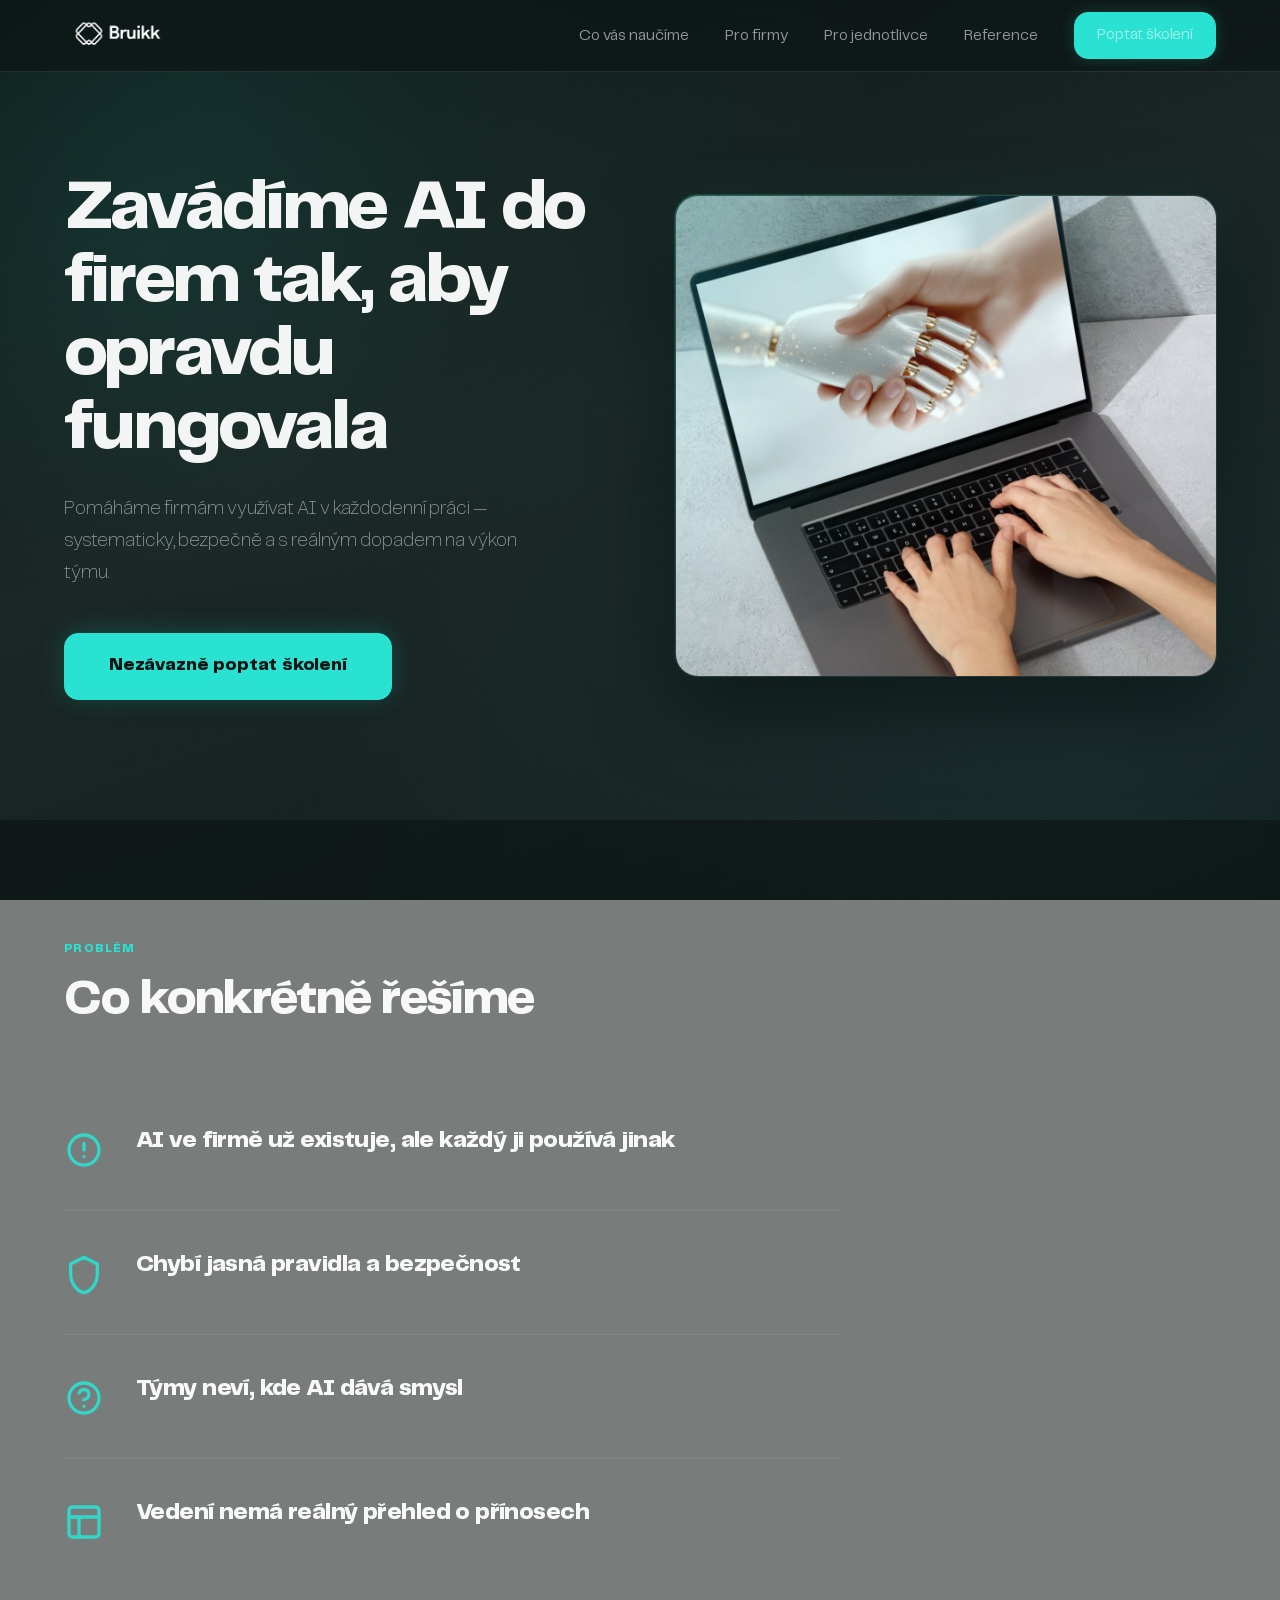
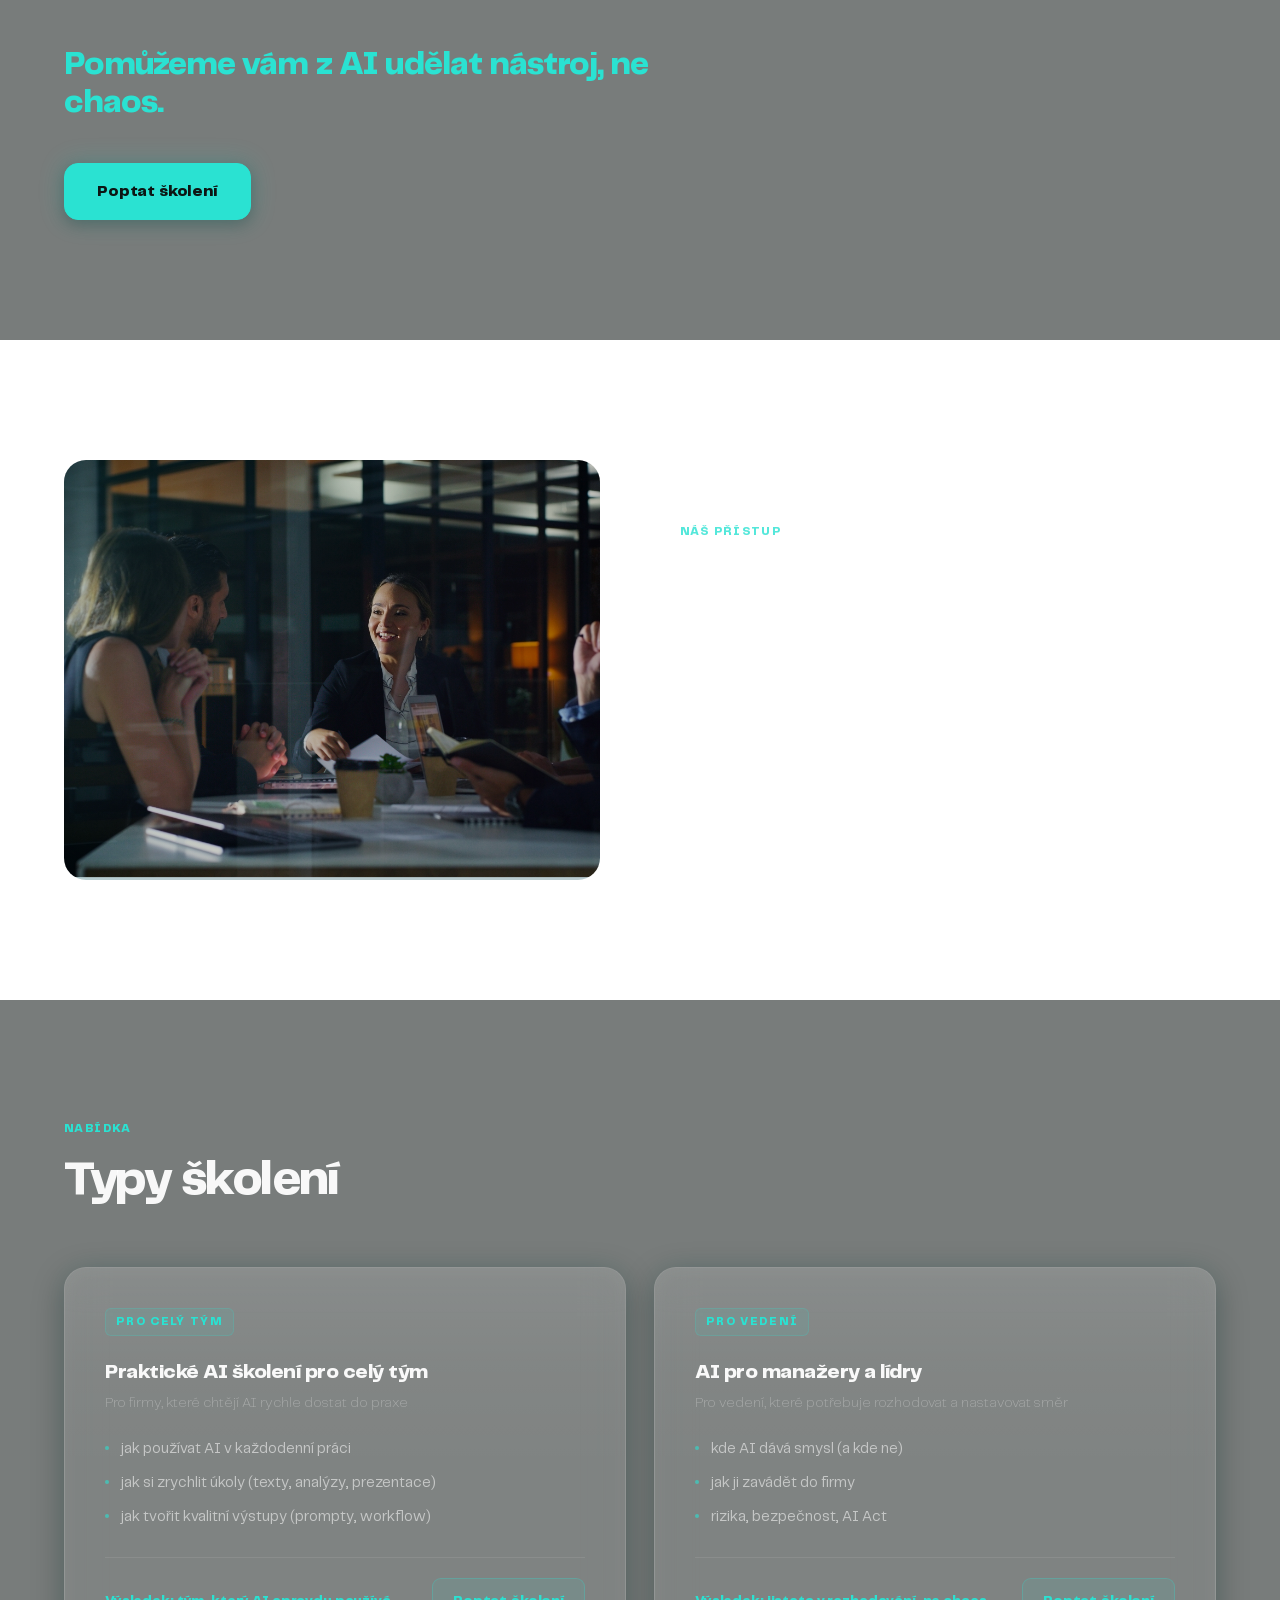
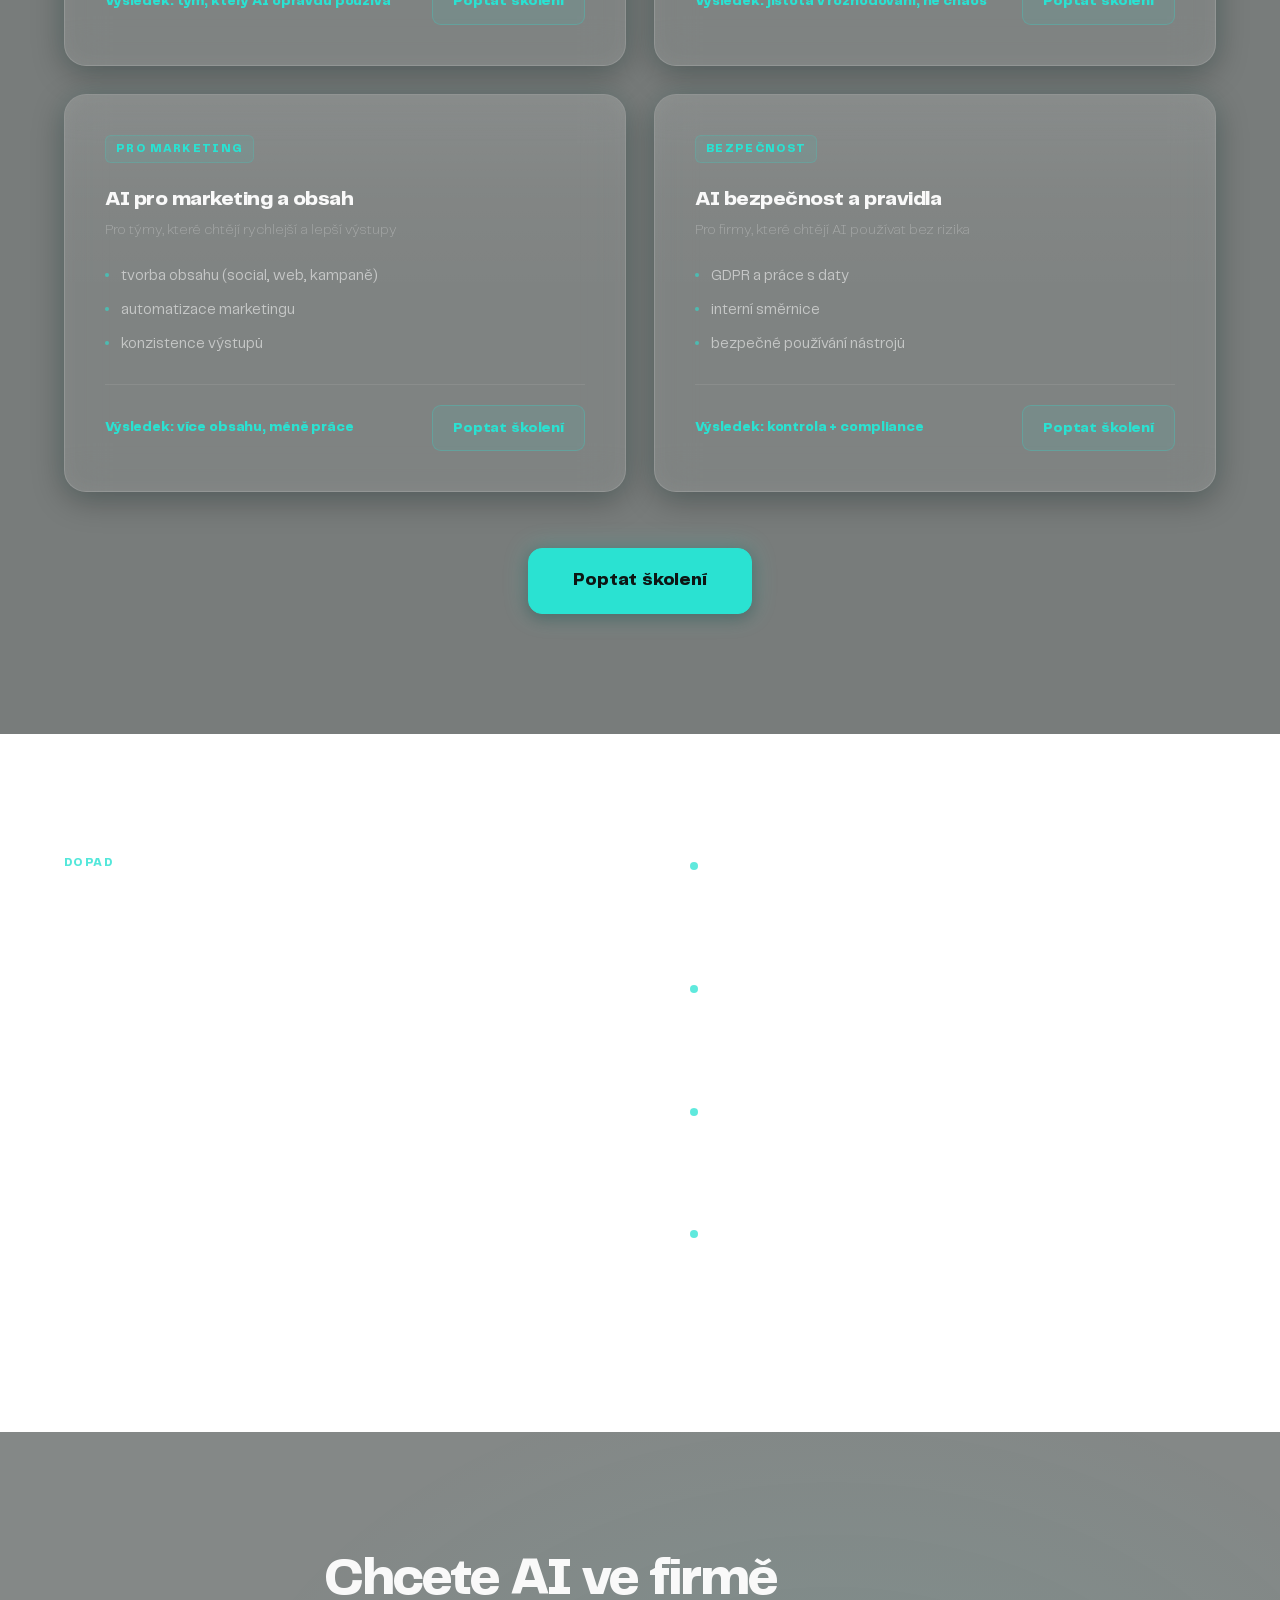
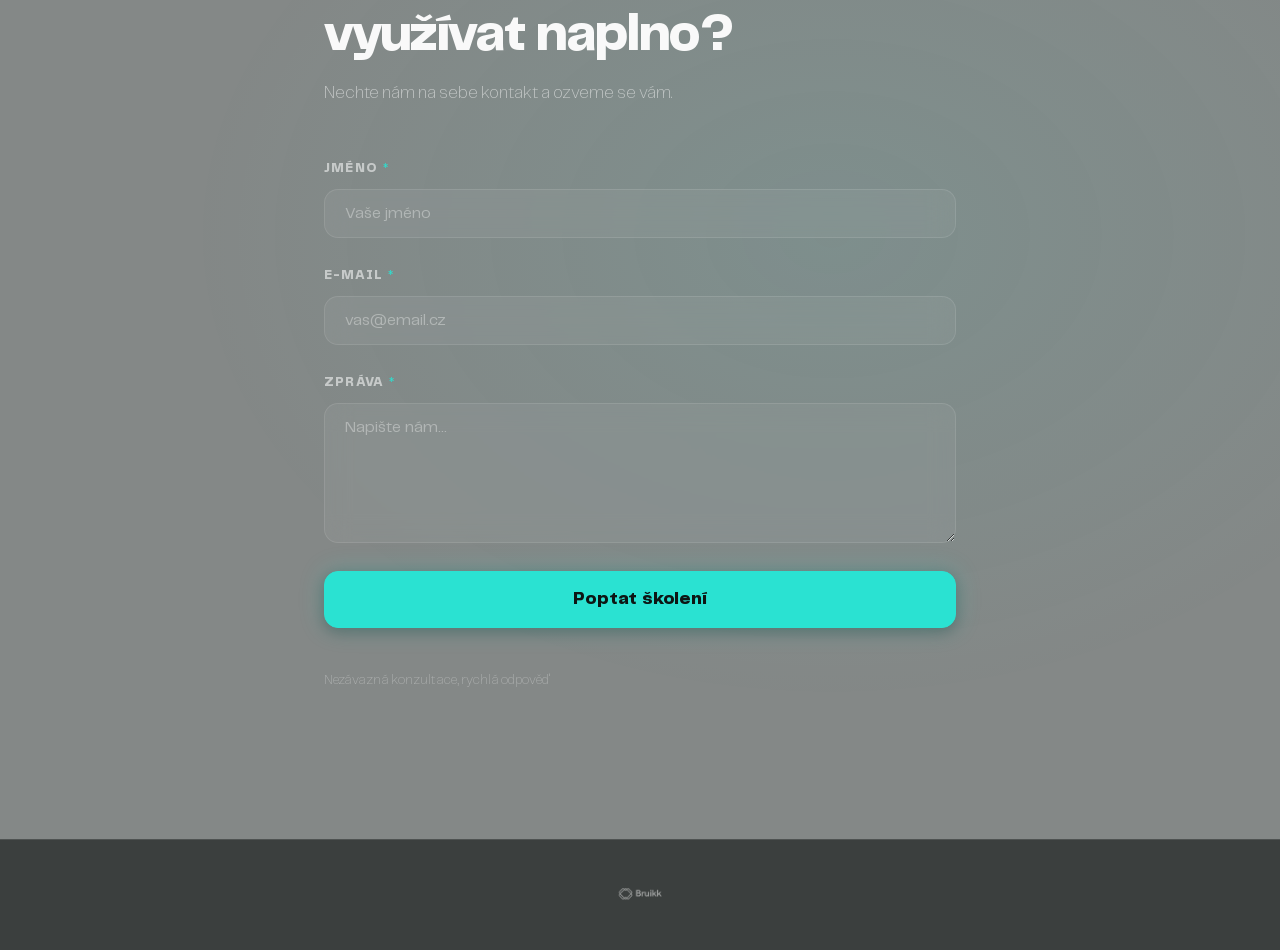
==== commit 8088e879: "fix: nojekyll + form update" ====
--- a/pro-firmy.html
+++ b/pro-firmy.html
@@ -677,11 +677,13 @@
             <h2 class="pf-cta__title reveal">Chcete AI ve firmě využívat naplno?</h2>
             <p class="pf-cta__subtitle reveal">Nechte nám na sebe kontakt a ozveme se vám.</p>
 
-            <form class="form reveal" id="pfForm" novalidate>
+            <form class="form reveal" id="pfForm" method="POST" action="https://formspree.io/f/mykbpjnz" novalidate>
+
+                <input type="text" name="_gotcha" style="display:none">
 
                 <div class="form__group">
                     <label class="form__label" for="pf-jmeno">Jméno <span class="form__required">*</span></label>
-                    <input class="form__input" type="text" id="pf-jmeno" name="jmeno" placeholder="Vaše jméno" required autocomplete="name">
+                    <input class="form__input" type="text" id="pf-jmeno" name="name" placeholder="Vaše jméno" required autocomplete="name">
                     <span class="form__error" id="pf-jmeno-error">Vyplňte prosím jméno.</span>
                 </div>
 
@@ -693,7 +695,7 @@
 
                 <div class="form__group">
                     <label class="form__label" for="pf-zprava">Zpráva <span class="form__required">*</span></label>
-                    <textarea class="form__input form__textarea" id="pf-zprava" name="zprava" placeholder="Napište nám..." required></textarea>
+                    <textarea class="form__input form__textarea" id="pf-zprava" name="message" placeholder="Napište nám..." required></textarea>
                     <span class="form__error" id="pf-zprava-error">Vyplňte prosím zprávu.</span>
                 </div>
 
@@ -703,6 +705,7 @@
                 <div class="form__success" id="pfFormSuccess" hidden>
                     Zpráva byla úspěšně odeslána. Brzy se vám ozveme.
                 </div>
+                <p id="pf-form-status"></p>
 
             </form>
         </div>
@@ -759,9 +762,29 @@
 
             if (!jmeno || !zprava || !email || !emailOk) return;
 
-            pfForm.querySelectorAll('input, textarea, button[type="submit"]').forEach(el => el.disabled = true);
-            pfSuccess.removeAttribute('hidden');
-            pfSuccess.scrollIntoView({ behavior: 'smooth', block: 'nearest' });
+            const pfSubmitBtn  = pfForm.querySelector('button[type="submit"]');
+            const pfFormStatus = document.getElementById('pf-form-status');
+            pfSubmitBtn.disabled = true;
+
+            fetch(pfForm.action, {
+                method: 'POST',
+                body: new FormData(pfForm),
+                headers: { 'Accept': 'application/json' }
+            })
+            .then(response => {
+                if (response.ok) {
+                    pfForm.querySelectorAll('input, textarea, button[type="submit"]').forEach(el => el.disabled = true);
+                    pfSuccess.removeAttribute('hidden');
+                    pfSuccess.scrollIntoView({ behavior: 'smooth', block: 'nearest' });
+                } else {
+                    pfFormStatus.textContent = 'Nastala chyba. Zkuste to prosím znovu.';
+                    pfSubmitBtn.disabled = false;
+                }
+            })
+            .catch(() => {
+                pfFormStatus.textContent = 'Nastala chyba. Zkuste to prosím znovu.';
+                pfSubmitBtn.disabled = false;
+            });
         });
     </script>
 </body>
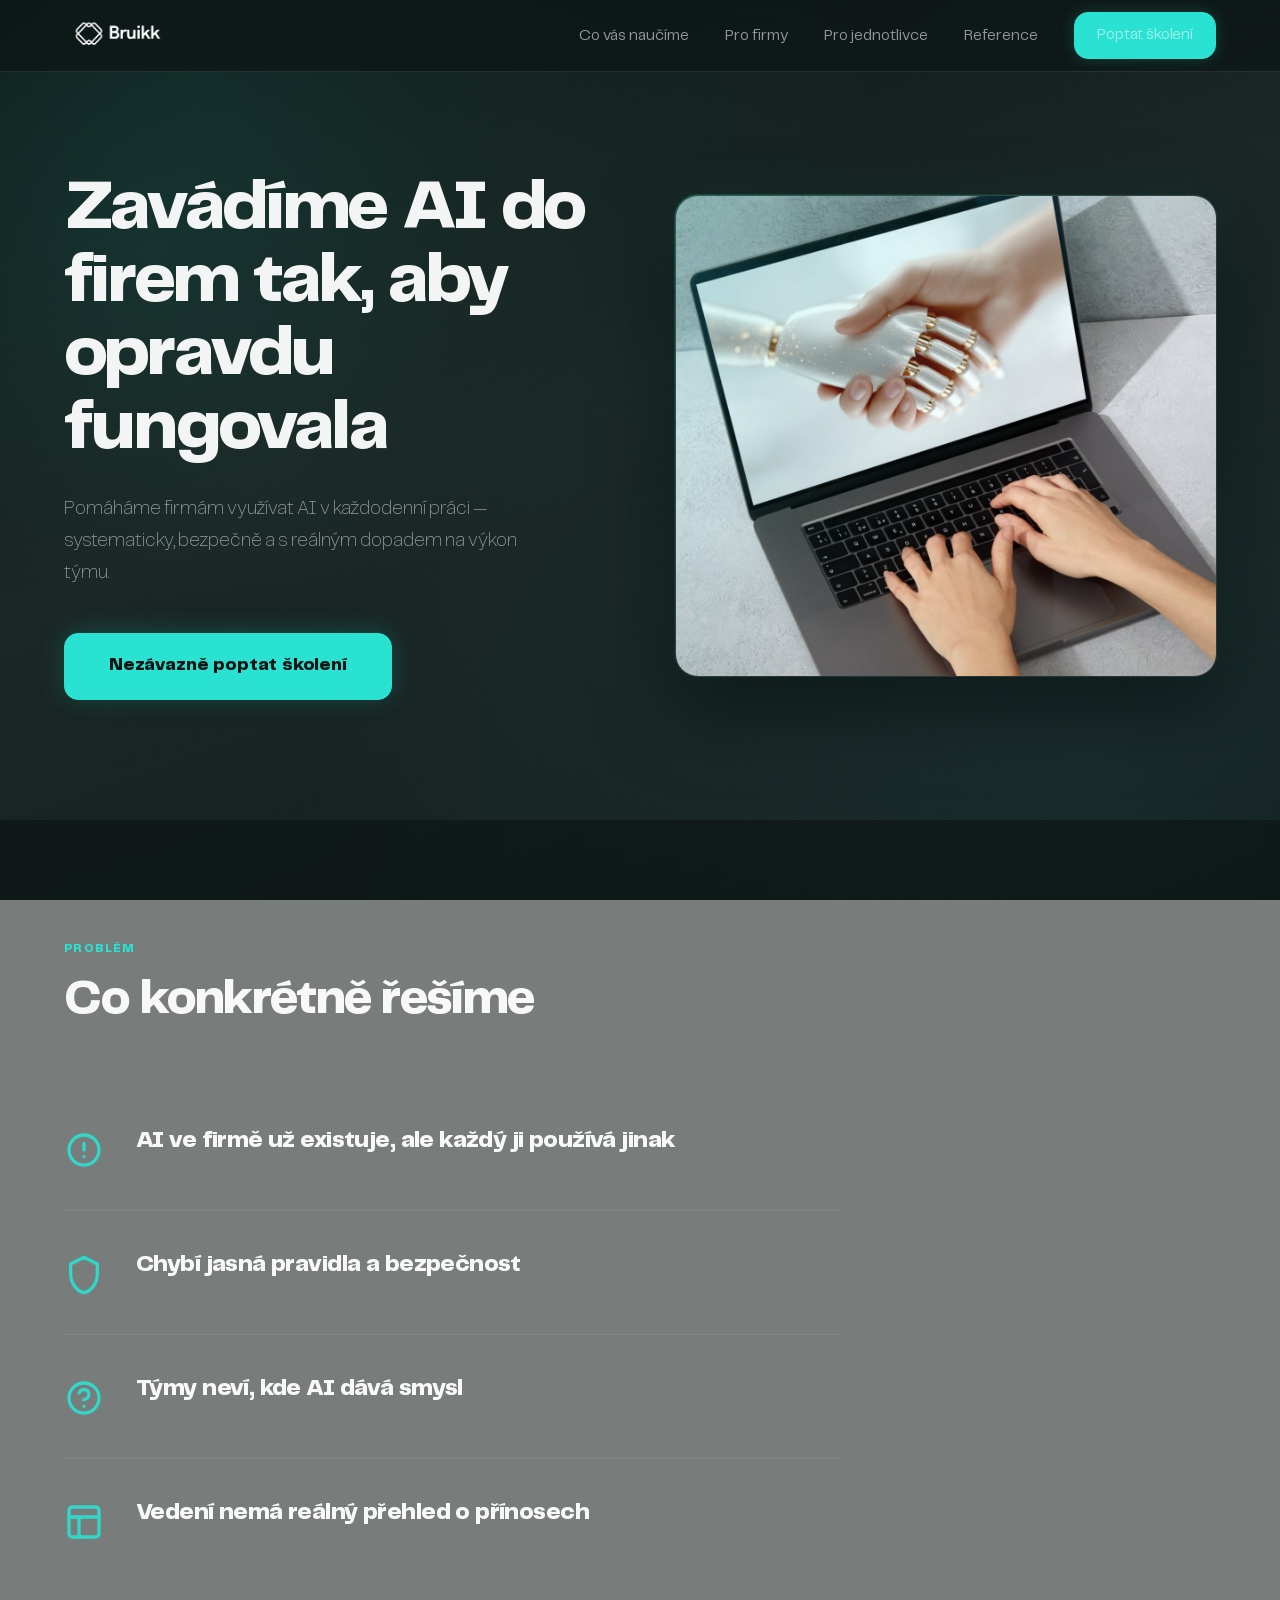
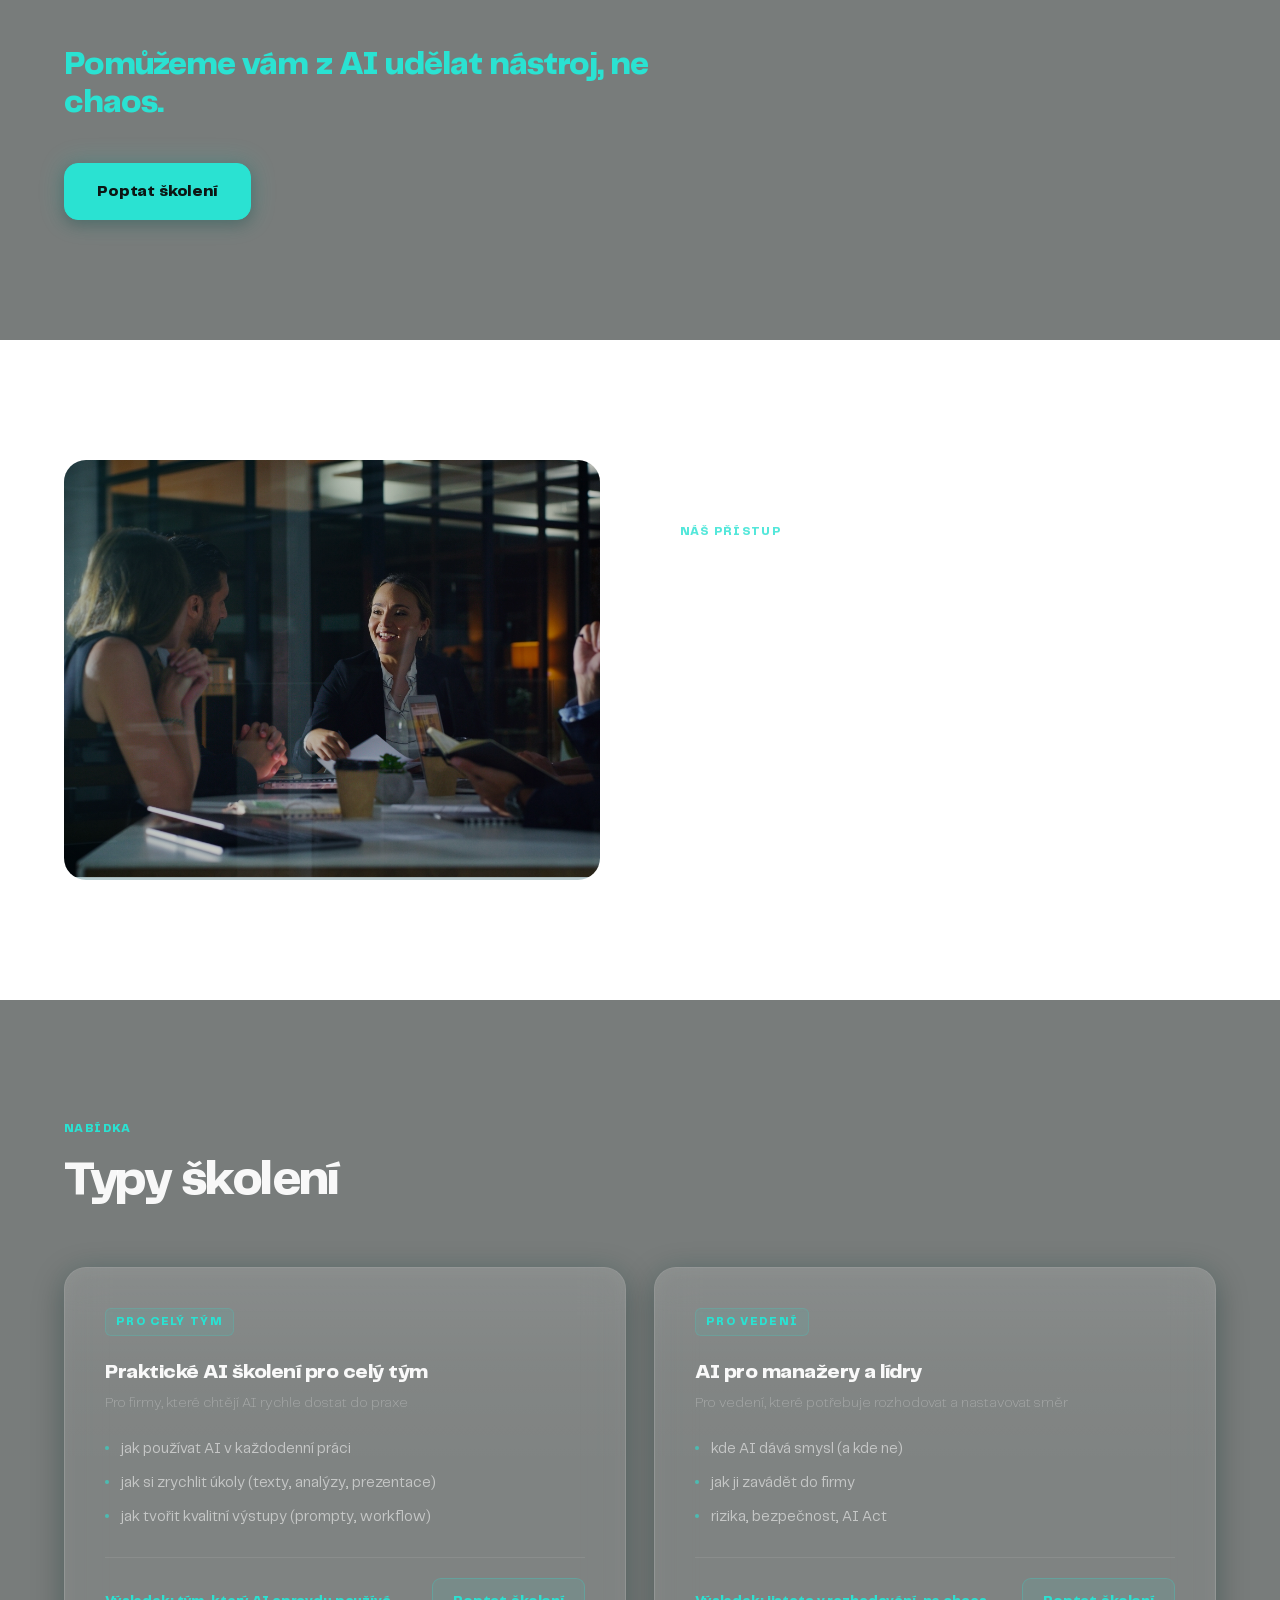
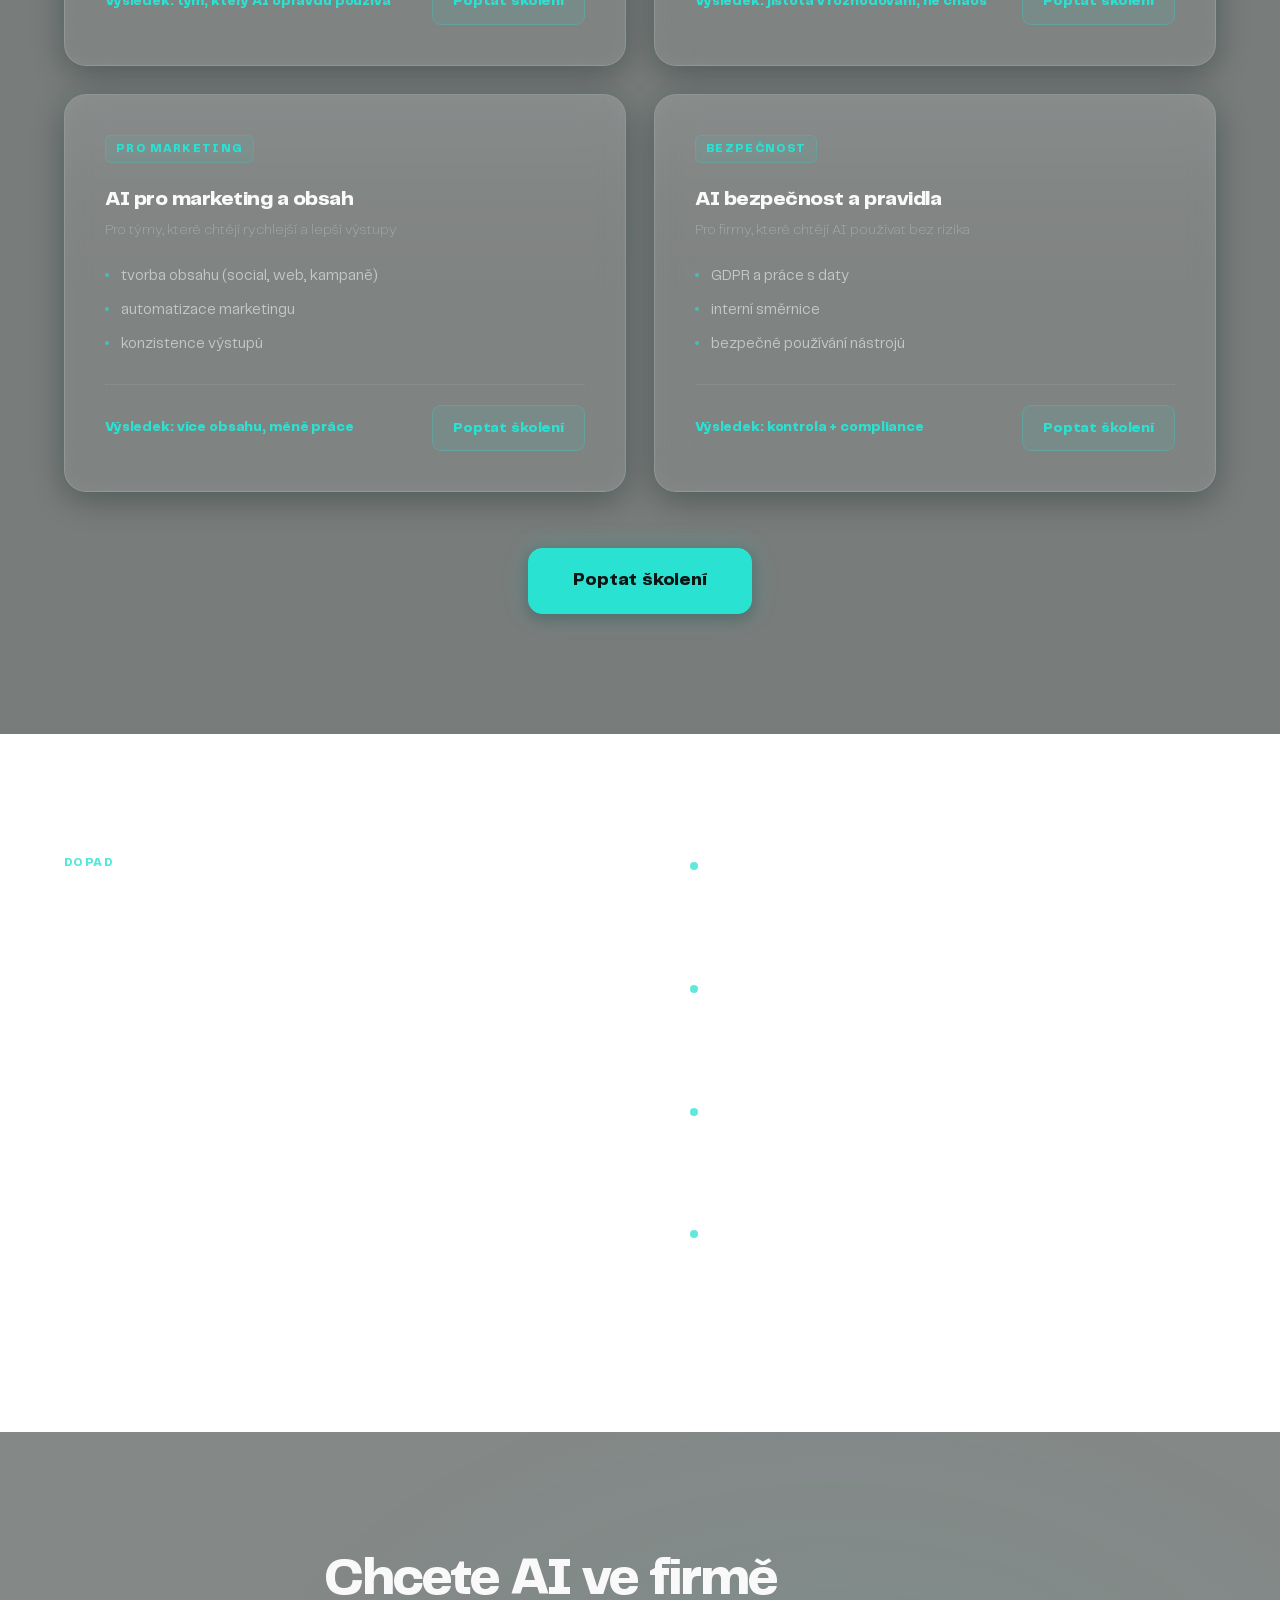
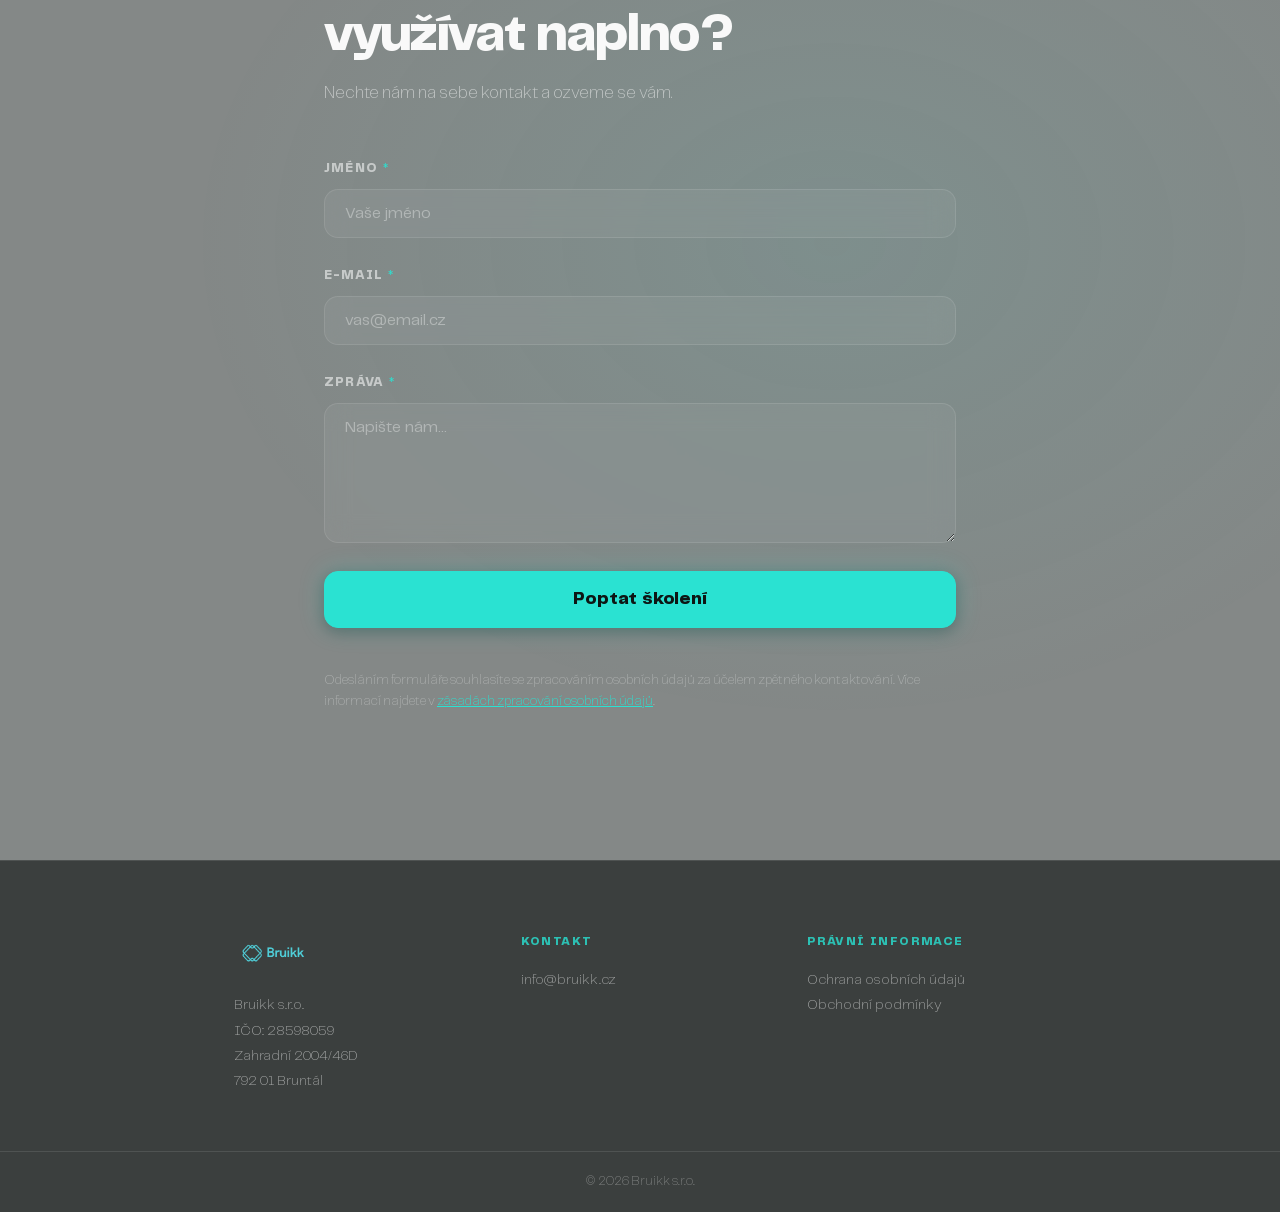
==== commit f1429ba4: "feat: footer, animace, GDPR, obchodní podmínky, formuláře" ====
--- a/pro-firmy.html
+++ b/pro-firmy.html
@@ -700,7 +700,7 @@
                 </div>
 
                 <button type="submit" class="btn btn--primary btn--large">Poptat školení</button>
-                <p class="pf-cta__helper">Nezávazná konzultace, rychlá odpověď</p>
+                <p class="pf-cta__helper">Odesláním formuláře souhlasíte se zpracováním osobních údajů za účelem zpětného kontaktování. Více informací najdete v <a href="gdpr.html" style="color: var(--teal); text-decoration: underline;">zásadách zpracování osobních údajů</a>.</p>
 
                 <div class="form__success" id="pfFormSuccess" hidden>
                     Zpráva byla úspěšně odeslána. Brzy se vám ozveme.
@@ -714,7 +714,33 @@
     <!-- FOOTER -->
     <footer class="footer">
         <div class="container footer__inner">
-            <img src="logo.png" alt="Bruikk" class="footer__logo">
+
+            <div class="footer__col">
+                <img src="logo.png" alt="Bruikk" class="footer__logo">
+                <address>
+                    Bruikk s.r.o.<br>
+                    IČO: 28598059<br>
+                    Zahradní 2004/46D<br>
+                    792 01 Bruntál
+                </address>
+            </div>
+
+            <div class="footer__col">
+                <span class="footer__col-title">Kontakt</span>
+                <a href="mailto:info@bruikk.cz">info@bruikk.cz</a>
+            </div>
+
+            <div class="footer__col">
+                <span class="footer__col-title">Právní informace</span>
+                <a href="gdpr.html">Ochrana osobních údajů</a>
+                <a href="obchodni-podminky.html">Obchodní podmínky</a>
+            </div>
+
+        </div>
+        <div class="footer__bottom">
+            <div class="container">
+                <p>© 2026 Bruikk s.r.o.</p>
+            </div>
         </div>
     </footer>
 
--- a/style.css
+++ b/style.css
@@ -302,15 +302,29 @@
 
 .reveal {
     opacity: 0;
-    transform: translateY(28px);
-    transition: opacity 0.6s ease, transform 0.6s ease;
-}
-
-.reveal.is-visible  { opacity: 1; transform: translateY(0); }
-.reveal-delay-1     { transition-delay: 0.1s; }
-.reveal-delay-2     { transition-delay: 0.2s; }
-.reveal-delay-3     { transition-delay: 0.3s; }
-.reveal-delay-4     { transition-delay: 0.4s; }
+    transform: translateX(-30px);
+    transition: opacity 0.7s ease-out, transform 0.7s ease-out;
+}
+
+.reveal.is-visible  { opacity: 1; transform: translateX(0); }
+.reveal-delay-1     { transition-delay: 0.12s; }
+.reveal-delay-2     { transition-delay: 0.24s; }
+.reveal-delay-3     { transition-delay: 0.36s; }
+.reveal-delay-4     { transition-delay: 0.48s; }
+
+@media (max-width: 768px) {
+    .reveal {
+        transform: translateX(-16px);
+        transition-duration: 0.5s;
+    }
+}
+
+@media (prefers-reduced-motion: reduce) {
+    .reveal {
+        transform: none;
+        transition: opacity 0.3s ease;
+    }
+}
 
 /* =========================================
    NAVIGATION
@@ -825,17 +839,24 @@
 .klienti__logos {
     display: flex;
     flex-wrap: wrap;
-    gap: 16px;
+    gap: 96px;
+    justify-content: center;
+    align-items: center;
 }
 
 .klienti__logo-slot {
-    height: 56px;
-    width: 160px;
-    background: var(--glass-bg);
-    border: 1px solid var(--border);
-    border-radius: 10px;
-    backdrop-filter: blur(12px);
-    -webkit-backdrop-filter: blur(12px);
+    height: 57px;
+    display: flex;
+    align-items: center;
+    justify-content: center;
+}
+
+.klienti__logo-slot img {
+    max-height: 100%;
+    width: auto;
+    object-fit: contain;
+    filter: brightness(0) invert(1);
+    opacity: 1;
 }
 
 /* =========================================
@@ -1017,20 +1038,77 @@
 
 .footer {
     background: rgba(10, 16, 14, 0.8);
-    padding: 40px 0;
+    padding: 72px 0 0;
     border-top: 1px solid var(--border);
 }
 
 .footer__inner {
-    display: flex;
-    align-items: center;
-    justify-content: center;
+    display: grid;
+    grid-template-columns: repeat(3, 1fr);
+    gap: 48px;
+    padding-bottom: 56px;
+    max-width: 860px;
+    margin: 0 auto;
 }
 
 .footer__logo {
-    height: 30px;
+    height: 44px;
     width: auto;
-    opacity: 0.5;
+    margin-bottom: 16px;
+    filter: brightness(0) saturate(100%) invert(78%) sepia(36%) saturate(650%) hue-rotate(130deg);
+    opacity: 0.8;
+}
+
+.footer__col-title {
+    font-size: 0.72rem;
+    font-weight: 800;
+    letter-spacing: 0.12em;
+    text-transform: uppercase;
+    color: var(--teal);
+    opacity: 0.8;
+    margin-bottom: 16px;
+    display: block;
+}
+
+.footer__col p,
+.footer__col address {
+    font-size: 0.88rem;
+    font-weight: 200;
+    color: var(--text-secondary);
+    line-height: 1.8;
+    font-style: normal;
+}
+
+.footer__col a {
+    font-size: 0.88rem;
+    font-weight: 200;
+    color: var(--text-secondary);
+    line-height: 1.8;
+    transition: color 0.2s;
+    display: block;
+}
+
+.footer__col a:hover {
+    color: var(--teal);
+}
+
+.footer__bottom {
+    border-top: 1px solid var(--border);
+    padding: 20px 0;
+    text-align: center;
+}
+
+.footer__bottom p {
+    font-size: 0.8rem;
+    font-weight: 200;
+    color: var(--text-muted);
+}
+
+@media (max-width: 768px) {
+    .footer__inner {
+        grid-template-columns: 1fr;
+        gap: 36px;
+    }
 }
 
 /* =========================================
